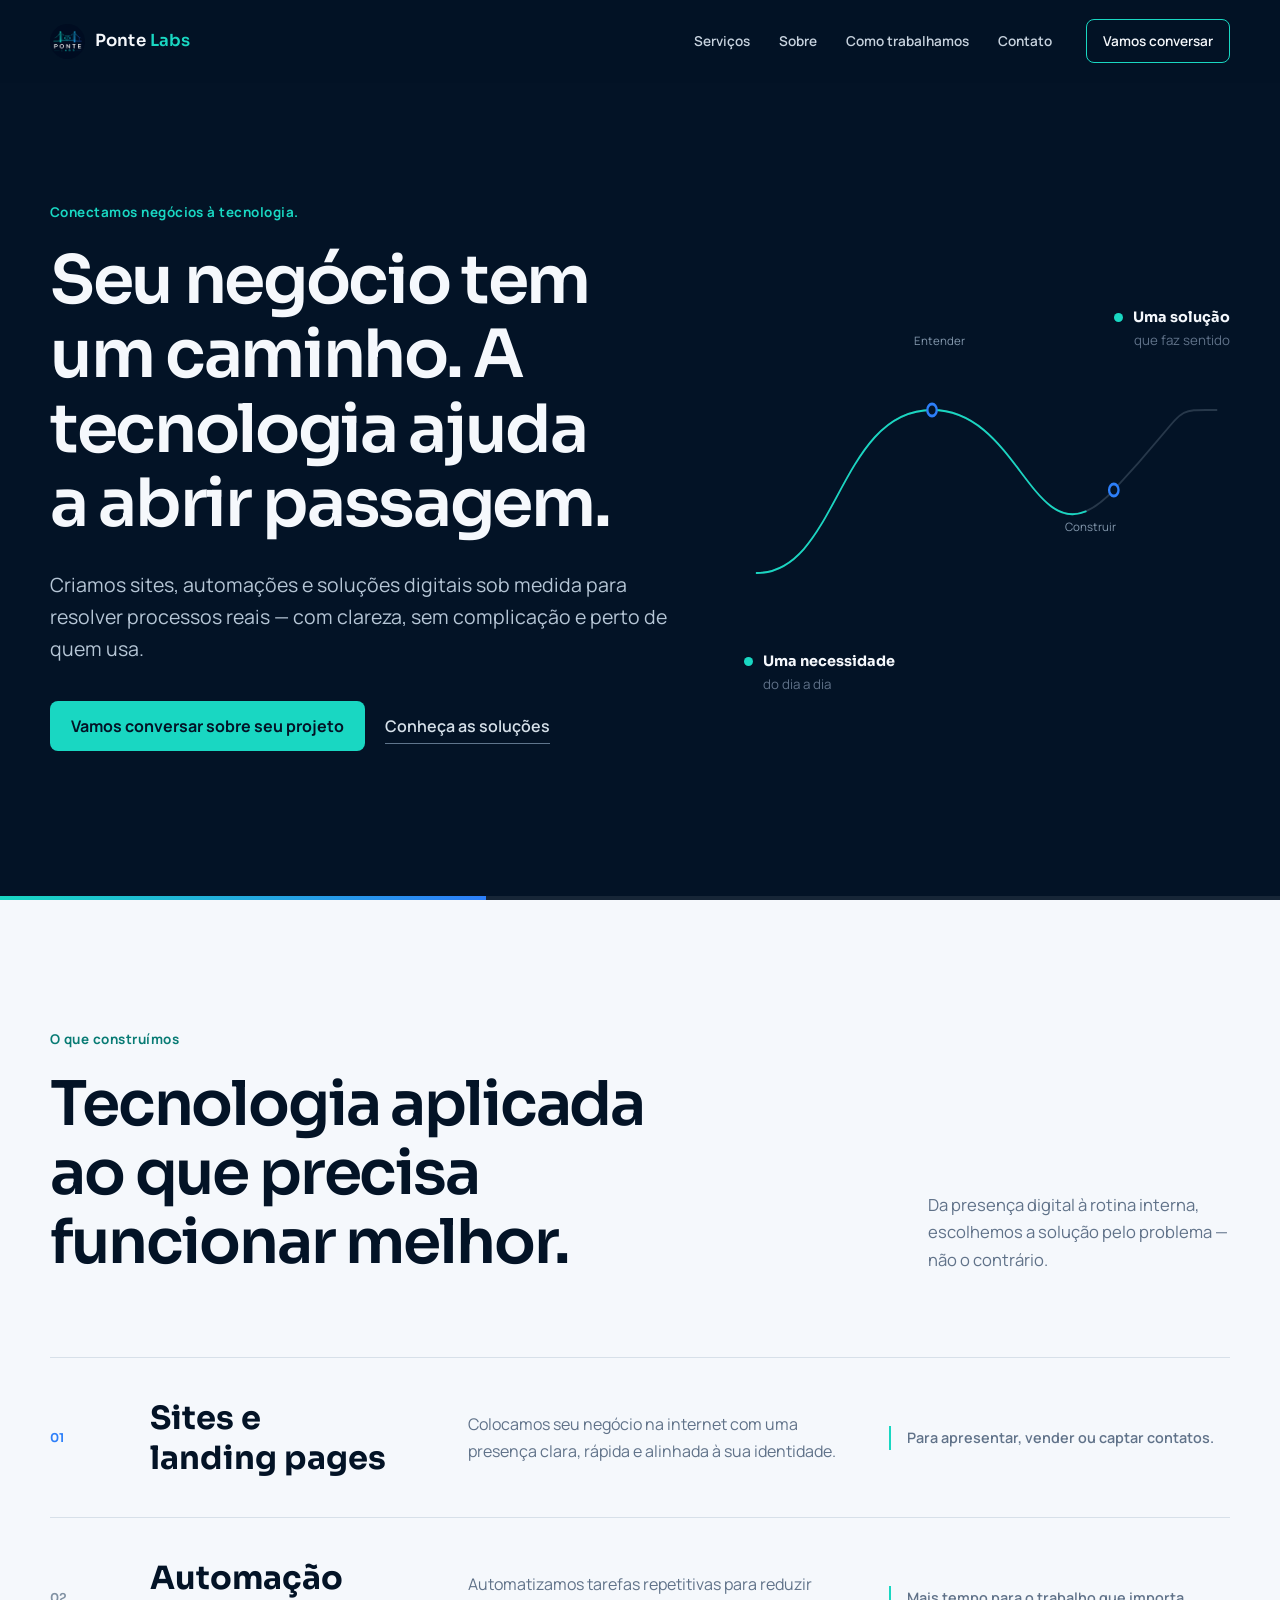
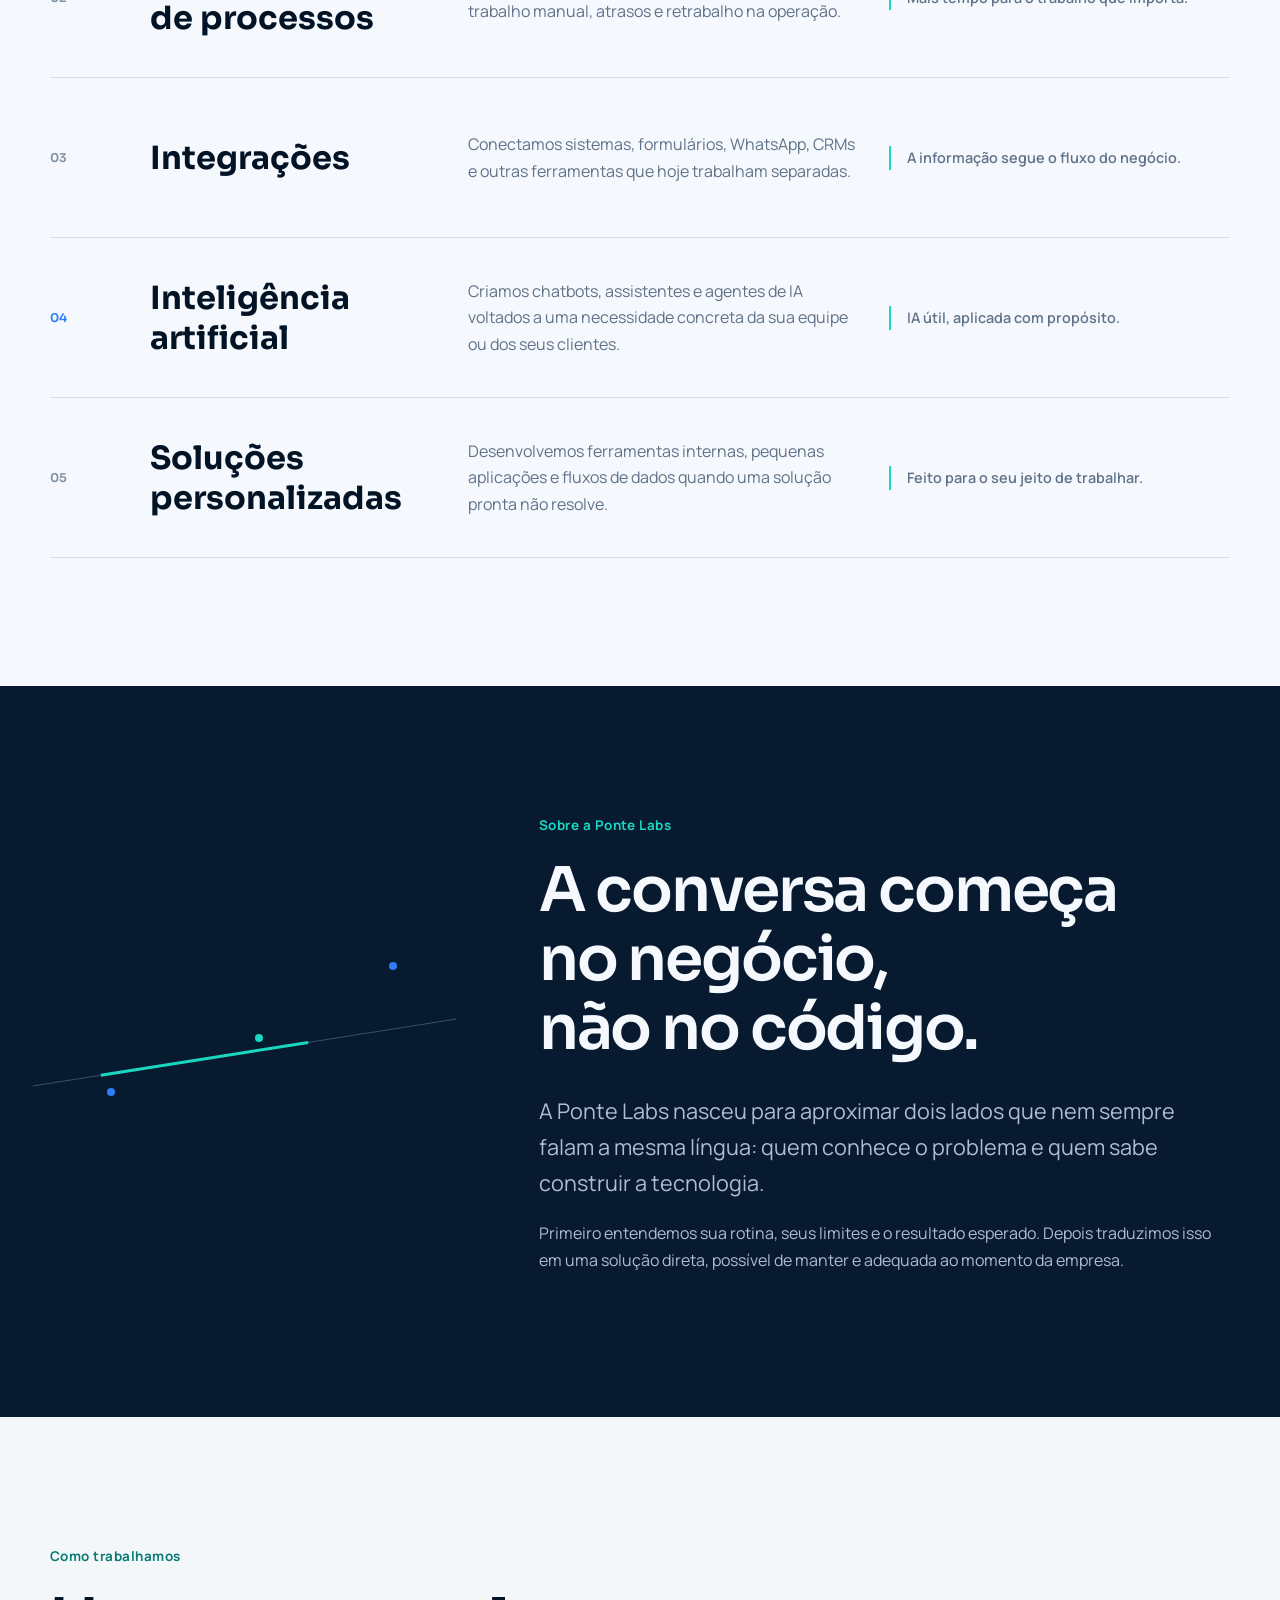
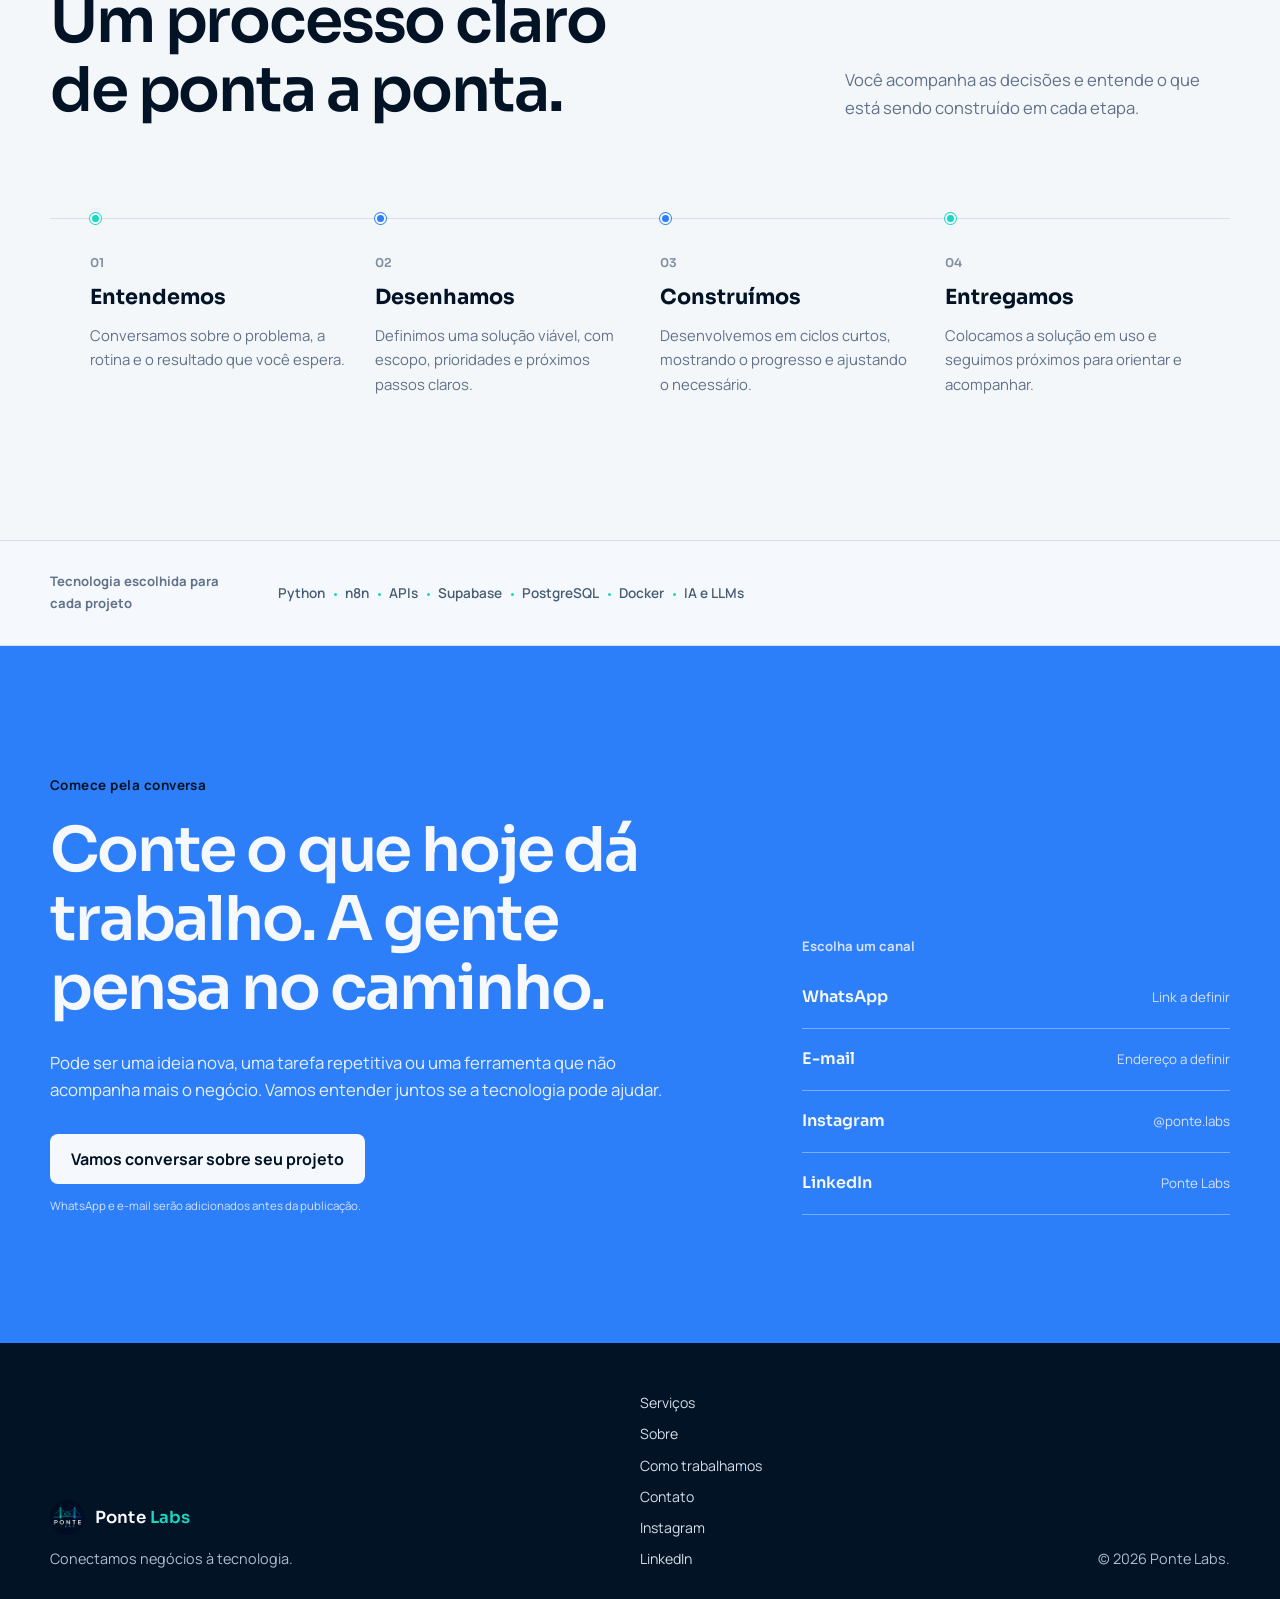
==== index.html @ cc60bac8 "Cria site institucional da Ponte Labs" ====
<!doctype html>
<html lang="pt-BR">
  <head>
    <meta charset="UTF-8" />
    <meta name="viewport" content="width=device-width, initial-scale=1" />
    <title>Ponte Labs | Soluções digitais sob medida</title>
    <meta
      name="description"
      content="A Ponte Labs cria sites, automações, integrações e soluções com IA para conectar as necessidades do seu negócio à tecnologia."
    />
    <meta name="theme-color" content="#031326" />
    <meta property="og:type" content="website" />
    <meta property="og:locale" content="pt_BR" />
    <meta property="og:title" content="Ponte Labs | Soluções digitais sob medida" />
    <meta
      property="og:description"
      content="Conectamos negócios à tecnologia com sites, automações, integrações e soluções sob medida."
    />
    <meta property="og:url" content="https://pontelabs.com.br/" />
    <meta property="og:image" content="https://pontelabs.com.br/logo_ponte_labs.png" />
    <link rel="canonical" href="https://pontelabs.com.br/" />
    <link rel="icon" type="image/png" href="logo_ponte_labs.png" />
    <link rel="preconnect" href="https://fonts.googleapis.com" />
    <link rel="preconnect" href="https://fonts.gstatic.com" crossorigin />
    <link
      href="https://fonts.googleapis.com/css2?family=Manrope:wght@400;500;600;700&family=Sora:wght@500;600;700&display=swap"
      rel="stylesheet"
    />
    <link rel="stylesheet" href="styles.css" />
    <script src="script.js" defer></script>
  </head>
  <body>
    <a class="skip-link" href="#conteudo">Pular para o conteúdo</a>

    <header class="site-header" data-header>
      <div class="container nav-wrap">
        <a class="brand" href="#inicio" aria-label="Ponte Labs — página inicial">
          <img src="logo_ponte_labs.png" alt="" width="1254" height="1254" />
          <span>Ponte <b>Labs</b></span>
        </a>

        <button
          class="menu-toggle"
          type="button"
          aria-expanded="false"
          aria-controls="menu-principal"
          aria-label="Abrir menu"
          data-menu-toggle
        >
          <span></span><span></span>
        </button>

        <nav id="menu-principal" class="main-nav" aria-label="Navegação principal" data-menu>
          <a href="#servicos">Serviços</a>
          <a href="#sobre">Sobre</a>
          <a href="#processo">Como trabalhamos</a>
          <a href="#contato">Contato</a>
          <a class="nav-cta" href="#contato">Vamos conversar</a>
        </nav>
      </div>
    </header>

    <main id="conteudo">
      <section class="hero" id="inicio" aria-labelledby="hero-title">
        <div class="hero-grid container">
          <div class="hero-copy">
            <p class="tagline">Conectamos negócios à tecnologia.</p>
            <h1 id="hero-title">Seu negócio tem um caminho. A tecnologia ajuda a abrir passagem.</h1>
            <p class="hero-intro">
              Criamos sites, automações e soluções digitais sob medida para resolver processos reais — com clareza, sem complicação e perto de quem usa.
            </p>
            <div class="hero-actions">
              <a class="button button-primary" href="#contato">Vamos conversar sobre seu projeto</a>
              <a class="text-link" href="#servicos">Conheça as soluções</a>
            </div>
          </div>

          <div class="connection-map" aria-label="Da necessidade à solução, conectadas pela Ponte Labs" role="img">
            <div class="map-label map-label-start">
              <span class="map-dot"></span>
              <strong>Uma necessidade</strong>
              <small>do dia a dia</small>
            </div>
            <svg viewBox="0 0 620 280" aria-hidden="true" preserveAspectRatio="none">
              <path class="map-path map-path-muted" d="M16 221 C120 221 120 58 240 58 S370 223 472 138 S541 58 604 58" />
              <path class="map-path map-path-active" pathLength="1" d="M16 221 C120 221 120 58 240 58 S370 223 472 138 S541 58 604 58" />
              <circle cx="240" cy="58" r="6" />
              <circle cx="472" cy="138" r="6" />
            </svg>
            <div class="map-station station-one">Entender</div>
            <div class="map-station station-two">Construir</div>
            <div class="map-label map-label-end">
              <span class="map-dot"></span>
              <strong>Uma solução</strong>
              <small>que faz sentido</small>
            </div>
          </div>
        </div>
        <div class="hero-rule" aria-hidden="true"><span></span></div>
      </section>

      <section class="section services" id="servicos" aria-labelledby="services-title">
        <div class="container section-heading">
          <p class="section-index">O que construímos</p>
          <h2 id="services-title">Tecnologia aplicada ao que precisa funcionar melhor.</h2>
          <p>Da presença digital à rotina interna, escolhemos a solução pelo problema — não o contrário.</p>
        </div>

        <div class="container service-list">
          <article class="service service-featured">
            <div class="service-number" aria-hidden="true">01</div>
            <div class="service-content">
              <h3>Sites e landing pages</h3>
              <p>Colocamos seu negócio na internet com uma presença clara, rápida e alinhada à sua identidade.</p>
            </div>
            <p class="service-result">Para apresentar, vender ou captar contatos.</p>
          </article>

          <article class="service">
            <div class="service-number" aria-hidden="true">02</div>
            <div class="service-content">
              <h3>Automação de processos</h3>
              <p>Automatizamos tarefas repetitivas para reduzir trabalho manual, atrasos e retrabalho na operação.</p>
            </div>
            <p class="service-result">Mais tempo para o trabalho que importa.</p>
          </article>

          <article class="service">
            <div class="service-number" aria-hidden="true">03</div>
            <div class="service-content">
              <h3>Integrações</h3>
              <p>Conectamos sistemas, formulários, WhatsApp, CRMs e outras ferramentas que hoje trabalham separadas.</p>
            </div>
            <p class="service-result">A informação segue o fluxo do negócio.</p>
          </article>

          <article class="service service-featured">
            <div class="service-number" aria-hidden="true">04</div>
            <div class="service-content">
              <h3>Inteligência artificial</h3>
              <p>Criamos chatbots, assistentes e agentes de IA voltados a uma necessidade concreta da sua equipe ou dos seus clientes.</p>
            </div>
            <p class="service-result">IA útil, aplicada com propósito.</p>
          </article>

          <article class="service">
            <div class="service-number" aria-hidden="true">05</div>
            <div class="service-content">
              <h3>Soluções personalizadas</h3>
              <p>Desenvolvemos ferramentas internas, pequenas aplicações e fluxos de dados quando uma solução pronta não resolve.</p>
            </div>
            <p class="service-result">Feito para o seu jeito de trabalhar.</p>
          </article>
        </div>
      </section>

      <section class="section about" id="sobre" aria-labelledby="about-title">
        <div class="container about-grid">
          <div class="about-mark" aria-hidden="true">
            <span class="about-line"></span>
            <span class="about-node node-a"></span>
            <span class="about-node node-b"></span>
            <span class="about-node node-c"></span>
          </div>
          <div class="about-copy">
            <p class="section-index">Sobre a Ponte Labs</p>
            <h2 id="about-title">A conversa começa no negócio, não no código.</h2>
            <p class="about-lead">
              A Ponte Labs nasceu para aproximar dois lados que nem sempre falam a mesma língua: quem conhece o problema e quem sabe construir a tecnologia.
            </p>
            <p>
              Primeiro entendemos sua rotina, seus limites e o resultado esperado. Depois traduzimos isso em uma solução direta, possível de manter e adequada ao momento da empresa.
            </p>
          </div>
        </div>
      </section>

      <section class="section process" id="processo" aria-labelledby="process-title">
        <div class="container process-intro">
          <p class="section-index">Como trabalhamos</p>
          <h2 id="process-title">Um processo claro de ponta a ponta.</h2>
          <p>Você acompanha as decisões e entende o que está sendo construído em cada etapa.</p>
        </div>

        <ol class="container process-track">
          <li>
            <span class="process-dot" aria-hidden="true"></span>
            <span class="process-step">01</span>
            <h3>Entendemos</h3>
            <p>Conversamos sobre o problema, a rotina e o resultado que você espera.</p>
          </li>
          <li>
            <span class="process-dot" aria-hidden="true"></span>
            <span class="process-step">02</span>
            <h3>Desenhamos</h3>
            <p>Definimos uma solução viável, com escopo, prioridades e próximos passos claros.</p>
          </li>
          <li>
            <span class="process-dot" aria-hidden="true"></span>
            <span class="process-step">03</span>
            <h3>Construímos</h3>
            <p>Desenvolvemos em ciclos curtos, mostrando o progresso e ajustando o necessário.</p>
          </li>
          <li>
            <span class="process-dot" aria-hidden="true"></span>
            <span class="process-step">04</span>
            <h3>Entregamos</h3>
            <p>Colocamos a solução em uso e seguimos próximos para orientar e acompanhar.</p>
          </li>
        </ol>
      </section>

      <section class="tools" aria-label="Tecnologias que utilizamos">
        <div class="container tools-row">
          <p>Tecnologia escolhida para cada projeto</p>
          <ul>
            <li>Python</li>
            <li>n8n</li>
            <li>APIs</li>
            <li>Supabase</li>
            <li>PostgreSQL</li>
            <li>Docker</li>
            <li>IA e LLMs</li>
          </ul>
        </div>
      </section>

      <section class="contact" id="contato" aria-labelledby="contact-title">
        <div class="container contact-grid">
          <div class="contact-copy">
            <p class="section-index">Comece pela conversa</p>
            <h2 id="contact-title">Conte o que hoje dá trabalho. A gente pensa no caminho.</h2>
            <p>
              Pode ser uma ideia nova, uma tarefa repetitiva ou uma ferramenta que não acompanha mais o negócio. Vamos entender juntos se a tecnologia pode ajudar.
            </p>
            <a class="button button-light" href="#canais-contato">Vamos conversar sobre seu projeto</a>
            <small class="placeholder-note">WhatsApp e e-mail serão adicionados antes da publicação.</small>
          </div>

          <address class="contact-links" id="canais-contato">
            <p>Escolha um canal</p>
            <div class="contact-placeholder">
              <span>WhatsApp</span><small>Link a definir</small>
            </div>
            <div class="contact-placeholder">
              <span>E-mail</span><small>Endereço a definir</small>
            </div>
            <a class="contact-link" href="https://www.instagram.com/ponte.labs/" target="_blank" rel="noopener noreferrer">
              <span>Instagram</span><small>@ponte.labs</small>
            </a>
            <a class="contact-link" href="https://www.linkedin.com/company/ponte-labs/" target="_blank" rel="noopener noreferrer">
              <span>LinkedIn</span><small>Ponte Labs</small>
            </a>
          </address>
        </div>
      </section>
    </main>

    <footer class="site-footer">
      <div class="container footer-grid">
        <div>
          <a class="brand footer-brand" href="#inicio" aria-label="Ponte Labs — voltar ao início">
            <img src="logo_ponte_labs.png" alt="" width="1254" height="1254" loading="lazy" />
            <span>Ponte <b>Labs</b></span>
          </a>
          <p>Conectamos negócios à tecnologia.</p>
        </div>
        <nav aria-label="Links do rodapé">
          <a href="#servicos">Serviços</a>
          <a href="#sobre">Sobre</a>
          <a href="#processo">Como trabalhamos</a>
          <a href="#contato">Contato</a>
          <a href="https://www.instagram.com/ponte.labs/" target="_blank" rel="noopener noreferrer">Instagram</a>
          <a href="https://www.linkedin.com/company/ponte-labs/" target="_blank" rel="noopener noreferrer">LinkedIn</a>
        </nav>
        <p class="copyright">© <span data-year></span> Ponte Labs.</p>
      </div>
    </footer>
  </body>
</html>
---- styles.css ----
:root {
  --navy-950: #031326;
  --navy-900: #071a2f;
  --navy-800: #0b2540;
  --cyan: #19d7c2;
  --cyan-dark: #087b74;
  --blue: #2d7ff9;
  --white: #f5f8fc;
  --ink: #10243a;
  --muted: #607289;
  --line: #d7e0e9;
  --paper: #f4f7fa;
  --max-width: 1180px;
  --radius: 8px;
}

*,
*::before,
*::after {
  box-sizing: border-box;
}

html {
  scroll-behavior: smooth;
  scroll-padding-top: 88px;
}

body {
  margin: 0;
  overflow-x: hidden;
  background: var(--white);
  color: var(--ink);
  font-family: "Manrope", Arial, sans-serif;
  font-size: 1rem;
  line-height: 1.65;
  -webkit-font-smoothing: antialiased;
}

body.menu-open {
  overflow: hidden;
}

img,
svg {
  display: block;
  max-width: 100%;
}

a {
  color: inherit;
}

button,
a {
  -webkit-tap-highlight-color: transparent;
  touch-action: manipulation;
}

h1,
h2,
h3 {
  text-wrap: balance;
}

p {
  text-wrap: pretty;
}

section[id],
address[id] {
  scroll-margin-top: 88px;
}

:focus-visible {
  outline: 3px solid var(--cyan);
  outline-offset: 4px;
}

.skip-link {
  position: fixed;
  z-index: 1000;
  top: 12px;
  left: 12px;
  padding: 10px 16px;
  transform: translateY(-160%);
  background: var(--white);
  color: var(--navy-950);
  font-weight: 700;
}

.skip-link:focus {
  transform: translateY(0);
}

.container {
  width: min(calc(100% - 40px), var(--max-width));
  margin-inline: auto;
}

.site-header {
  position: fixed;
  z-index: 100;
  top: 0;
  width: 100%;
  border-bottom: 1px solid transparent;
  background: rgba(3, 19, 38, 0.9);
  color: var(--white);
  transition: border-color 180ms ease, background-color 180ms ease;
}

.site-header.is-scrolled {
  border-color: rgba(255, 255, 255, 0.12);
  background: rgba(3, 19, 38, 0.97);
}

.nav-wrap {
  display: flex;
  min-height: 72px;
  align-items: center;
  justify-content: space-between;
}

.brand {
  display: inline-flex;
  align-items: center;
  gap: 10px;
  color: var(--white);
  font-family: "Sora", sans-serif;
  font-size: 1.04rem;
  font-weight: 600;
  letter-spacing: 0.01em;
  text-decoration: none;
}

.brand img {
  width: 35px;
  height: 35px;
  border-radius: 50%;
  object-fit: cover;
}

.brand b {
  color: var(--cyan);
  font-weight: 600;
}

.menu-toggle {
  display: grid;
  width: 44px;
  height: 44px;
  place-content: center;
  gap: 7px;
  border: 1px solid rgba(255, 255, 255, 0.22);
  border-radius: var(--radius);
  background: transparent;
  color: var(--white);
  cursor: pointer;
}

.menu-toggle span {
  display: block;
  width: 19px;
  height: 2px;
  background: currentColor;
  transition: transform 180ms ease;
}

.menu-toggle[aria-expanded="true"] span:first-child {
  transform: translateY(4.5px) rotate(45deg);
}

.menu-toggle[aria-expanded="true"] span:last-child {
  transform: translateY(-4.5px) rotate(-45deg);
}

.main-nav {
  position: fixed;
  inset: 72px 0 0;
  display: flex;
  visibility: hidden;
  flex-direction: column;
  gap: 8px;
  padding: 28px 20px;
  transform: translateX(100%);
  background: var(--navy-950);
  overscroll-behavior: contain;
  transition: visibility 220ms, transform 220ms ease;
}

.main-nav.is-open {
  visibility: visible;
  transform: translateX(0);
}

.main-nav a {
  padding: 12px 4px;
  color: #c8d3df;
  font-size: 1.08rem;
  font-weight: 600;
  text-decoration: none;
}

.main-nav a:hover {
  color: var(--white);
}

.main-nav .nav-cta {
  margin-top: 14px;
  padding: 13px 18px;
  border: 1px solid var(--cyan);
  border-radius: var(--radius);
  color: var(--white);
  text-align: center;
}

.hero {
  position: relative;
  overflow: hidden;
  min-height: 100svh;
  padding-top: 72px;
  background: var(--navy-950);
  color: var(--white);
}

.hero-grid {
  display: grid;
  align-content: center;
  min-height: calc(100svh - 72px);
  padding-block: 72px 96px;
}

.hero-grid > *,
.about-grid > *,
.contact-grid > * {
  min-width: 0;
}

.tagline,
.section-index {
  margin: 0 0 20px;
  color: var(--cyan-dark);
  font-size: 0.84rem;
  font-weight: 700;
  letter-spacing: 0.035em;
}

.hero .tagline {
  color: var(--cyan);
}

.hero h1,
.section h2,
.contact h2 {
  margin: 0;
  font-family: "Sora", sans-serif;
  font-weight: 600;
  letter-spacing: -0.035em;
  line-height: 1.12;
}

.hero h1 {
  max-width: 780px;
  font-size: clamp(2.35rem, 9.8vw, 5rem);
}

.hero-intro {
  max-width: 650px;
  margin: 28px 0 0;
  color: #b6c6d6;
  font-size: clamp(1.05rem, 2.6vw, 1.22rem);
}

.hero-actions {
  display: flex;
  flex-direction: column;
  align-items: flex-start;
  gap: 20px;
  margin-top: 36px;
}

.button {
  display: inline-flex;
  min-height: 50px;
  align-items: center;
  justify-content: center;
  padding: 12px 20px;
  border: 1px solid transparent;
  border-radius: var(--radius);
  font-weight: 700;
  line-height: 1.3;
  text-align: center;
  text-decoration: none;
  transition: background-color 160ms ease, color 160ms ease, border-color 160ms ease, transform 160ms ease;
}

.button:hover {
  transform: translateY(-2px);
}

.button-primary {
  background: var(--cyan);
  color: var(--navy-950);
}

.button-primary:hover {
  background: #5ce8d7;
}

.text-link {
  padding-block: 4px;
  border-bottom: 1px solid #5f758c;
  color: #d6e0e9;
  font-weight: 600;
  text-decoration: none;
}

.text-link:hover {
  border-color: var(--cyan);
  color: var(--white);
}

.connection-map {
  position: relative;
  width: 100%;
  min-width: 0;
  min-height: 270px;
  margin-top: 68px;
}

.connection-map svg {
  position: absolute;
  inset: 16px 0 0;
  width: 100%;
  height: 210px;
  overflow: visible;
}

.map-path {
  fill: none;
  stroke-width: 2;
}

.map-path-muted {
  stroke: rgba(159, 176, 195, 0.23);
}

.map-path-active {
  stroke: var(--cyan);
  stroke-dasharray: 0.72 1;
  stroke-linecap: round;
}

.connection-map circle {
  fill: var(--navy-950);
  stroke: var(--blue);
  stroke-width: 3;
}

.map-label {
  position: absolute;
  z-index: 2;
  display: grid;
  grid-template-columns: auto 1fr;
  column-gap: 10px;
}

.map-label-start {
  bottom: 0;
  left: 0;
}

.map-label-end {
  top: 0;
  right: 0;
  text-align: right;
}

.map-label strong {
  font-family: "Sora", sans-serif;
  font-size: 0.9rem;
}

.map-label small {
  grid-column: 2;
  color: var(--muted);
}

.map-dot {
  width: 9px;
  height: 9px;
  margin-top: 7px;
  border-radius: 50%;
  background: var(--cyan);
}

.map-station {
  position: absolute;
  color: #8498ad;
  font-size: 0.72rem;
}

.station-one {
  top: 25px;
  left: 35%;
}

.station-two {
  top: 54%;
  left: 66%;
}

.hero-rule {
  position: absolute;
  right: 0;
  bottom: 0;
  left: 0;
  height: 4px;
  background: rgba(255, 255, 255, 0.08);
}

.hero-rule span {
  display: block;
  width: 38%;
  height: 100%;
  background: linear-gradient(90deg, var(--cyan), var(--blue));
}

.section {
  padding-block: 92px;
}

.section-heading {
  display: grid;
  margin-bottom: 60px;
}

.section h2,
.contact h2 {
  max-width: 780px;
  color: var(--navy-950);
  font-size: clamp(2rem, 6.5vw, 3.85rem);
}

.section-heading > p:last-child,
.process-intro > p:last-child {
  max-width: 560px;
  margin: 24px 0 0;
  color: var(--muted);
  font-size: 1.04rem;
}

.service-list {
  border-top: 1px solid var(--line);
}

.service {
  display: grid;
  gap: 16px;
  padding-block: 32px;
  border-bottom: 1px solid var(--line);
}

.service-number,
.process-step {
  color: #8091a3;
  font-family: "Sora", sans-serif;
  font-size: 0.76rem;
  font-weight: 600;
}

.service h3 {
  margin: 0 0 10px;
  color: var(--navy-950);
  font-family: "Sora", sans-serif;
  font-size: clamp(1.35rem, 4vw, 2rem);
  line-height: 1.25;
}

.service p {
  margin: 0;
  color: var(--muted);
}

.service-result {
  padding-left: 16px;
  border-left: 2px solid var(--cyan);
  font-size: 0.9rem;
  font-weight: 600;
}

.about {
  overflow: hidden;
  background: var(--navy-900);
  color: var(--white);
}

.about-grid {
  display: grid;
  gap: 62px;
}

.about-mark {
  position: relative;
  min-height: 220px;
}

.about-line {
  position: absolute;
  top: 50%;
  right: -20px;
  left: -20px;
  height: 1px;
  background: #34506d;
  transform: rotate(-9deg);
}

.about-line::before {
  position: absolute;
  top: -1px;
  left: 16%;
  width: 49%;
  height: 3px;
  background: var(--cyan);
  content: "";
}

.about-node {
  position: absolute;
  width: 14px;
  height: 14px;
  border: 3px solid var(--navy-900);
  border-radius: 50%;
  background: var(--blue);
}

.node-a { top: 58%; left: 14%; }
.node-b { top: 45%; left: 52%; background: var(--cyan); }
.node-c { top: 28%; right: 10%; }

.about-copy .section-index {
  color: var(--cyan);
}

.about-copy h2 {
  color: var(--white);
}

.about-copy > p:not(.section-index) {
  max-width: 690px;
  color: #aebed0;
}

.about-copy .about-lead {
  margin: 30px 0 20px;
  color: #e6edf4;
  font-size: clamp(1.14rem, 2.8vw, 1.35rem);
}

.process {
  background: var(--paper);
}

.process-intro {
  margin-bottom: 62px;
}

.process-track {
  position: relative;
  display: grid;
  gap: 0;
  list-style: none;
}

.process-track::before {
  position: absolute;
  top: 3px;
  bottom: 3px;
  left: 5px;
  width: 1px;
  background: var(--line);
  content: "";
}

.process-track li {
  position: relative;
  padding: 0 0 46px 38px;
}

.process-track li:last-child {
  padding-bottom: 0;
}

.process-dot {
  position: absolute;
  top: 3px;
  left: 0;
  width: 11px;
  height: 11px;
  border: 2px solid var(--paper);
  border-radius: 50%;
  background: var(--blue);
  box-shadow: 0 0 0 1px var(--blue);
}

.process-track li:first-child .process-dot,
.process-track li:last-child .process-dot {
  background: var(--cyan);
  box-shadow: 0 0 0 1px var(--cyan);
}

.process-track h3 {
  margin: 6px 0 8px;
  color: var(--navy-950);
  font-family: "Sora", sans-serif;
  font-size: 1.3rem;
}

.process-track p {
  max-width: 300px;
  margin: 0;
  color: var(--muted);
  font-size: 0.93rem;
}

.tools {
  padding-block: 30px;
  border-block: 1px solid var(--line);
  background: var(--white);
}

.tools-row {
  display: grid;
  gap: 18px;
}

.tools-row > p {
  margin: 0;
  color: var(--muted);
  font-size: 0.82rem;
  font-weight: 700;
}

.tools ul {
  display: flex;
  flex-wrap: wrap;
  gap: 8px 20px;
  margin: 0;
  padding: 0;
  list-style: none;
}

.tools li {
  position: relative;
  color: #485d74;
  font-size: 0.85rem;
  font-weight: 600;
}

.tools li:not(:last-child)::after {
  position: absolute;
  top: 50%;
  right: -12px;
  width: 3px;
  height: 3px;
  border-radius: 50%;
  background: var(--cyan);
  content: "";
}

.contact {
  padding-block: 92px;
  background: var(--blue);
  color: var(--white);
}

.contact-grid {
  display: grid;
  gap: 68px;
}

.contact .section-index {
  color: var(--navy-950);
}

.contact h2 {
  color: var(--white);
}

.contact-copy > p:not(.section-index) {
  max-width: 650px;
  margin: 26px 0 30px;
  color: #e7efff;
  font-size: 1.05rem;
}

.button-light {
  background: var(--white);
  color: var(--navy-950);
}

.button-light:hover {
  background: var(--navy-950);
  color: var(--white);
}

.placeholder-note {
  display: block;
  max-width: 410px;
  margin-top: 12px;
  color: #d3e1ff;
  font-size: 0.72rem;
}

.contact-links {
  margin: 0;
  font-style: normal;
}

.contact-links > p {
  margin: 0 0 10px;
  color: #d3e1ff;
  font-size: 0.82rem;
  font-weight: 700;
}

.contact-placeholder,
.contact-link {
  display: flex;
  min-height: 62px;
  align-items: center;
  justify-content: space-between;
  gap: 20px;
  border-bottom: 1px solid rgba(255, 255, 255, 0.36);
}

.contact-link {
  color: var(--white);
  text-decoration: none;
  transition: padding 160ms ease, border-color 160ms ease;
}

.contact-link:hover {
  padding-inline: 7px;
  border-color: var(--white);
}

.contact-placeholder span,
.contact-link span {
  font-family: "Sora", sans-serif;
  font-weight: 600;
}

.contact-placeholder small,
.contact-link small {
  color: #d3e1ff;
  text-align: right;
}

.site-footer {
  padding-block: 48px 28px;
  background: var(--navy-950);
  color: #aebed0;
}

.footer-grid {
  display: grid;
  gap: 40px;
}

.footer-brand {
  margin-bottom: 12px;
}

.footer-grid p {
  margin: 0;
  font-size: 0.9rem;
}

.footer-grid nav {
  display: grid;
  gap: 8px;
}

.footer-grid nav a {
  width: fit-content;
  color: #d5dee8;
  font-size: 0.88rem;
  text-decoration: none;
}

.footer-grid nav a:hover {
  color: var(--cyan);
}

.copyright {
  padding-top: 22px;
  border-top: 1px solid #263b51;
}

@media (max-width: 639px) {
  .hero-grid,
  .hero-copy,
  .connection-map {
    width: calc(100vw - 40px);
    max-width: calc(100vw - 40px);
  }

  .hero h1 {
    width: 100%;
    font-size: clamp(2.15rem, 10vw, 2.55rem);
  }
}

@media (min-width: 640px) {
  .container {
    width: min(calc(100% - 64px), var(--max-width));
  }

  .hero-actions {
    flex-direction: row;
    align-items: center;
  }

  .service {
    grid-template-columns: 50px minmax(0, 1fr);
  }

  .service-result {
    grid-column: 2;
  }

  .process-track {
    grid-template-columns: repeat(2, 1fr);
    gap: 54px 36px;
  }

  .process-track::before {
    display: none;
  }

  .process-track li {
    padding: 30px 0 0;
    border-top: 1px solid var(--line);
  }

  .process-dot {
    top: -6px;
  }

  .tools-row {
    grid-template-columns: 210px 1fr;
    align-items: center;
  }
}

@media (min-width: 900px) {
  .nav-wrap {
    min-height: 82px;
  }

  .menu-toggle {
    display: none;
  }

  .main-nav {
    position: static;
    display: flex;
    visibility: visible;
    flex-direction: row;
    align-items: center;
    gap: 29px;
    padding: 0;
    transform: none;
    background: transparent;
  }

  .main-nav a {
    padding: 8px 0;
    font-size: 0.85rem;
    font-weight: 600;
  }

  .main-nav .nav-cta {
    margin: 0 0 0 5px;
    padding: 10px 16px;
  }

  .hero {
    padding-top: 82px;
  }

  .hero-grid {
    grid-template-columns: minmax(0, 1.12fr) minmax(360px, 0.88fr);
    gap: 76px;
    min-height: calc(100svh - 82px);
    padding-block: 80px 110px;
  }

  .hero-copy {
    align-self: center;
  }

  .hero h1 {
    font-size: clamp(3.6rem, 5.2vw, 5rem);
  }

  .connection-map {
    align-self: center;
    min-height: 390px;
    margin-top: 50px;
  }

  .connection-map svg {
    top: 46px;
    height: 280px;
  }

  .section {
    padding-block: 128px;
  }

  .section-heading {
    grid-template-columns: minmax(0, 1.45fr) minmax(280px, 0.55fr);
    column-gap: 80px;
    align-items: end;
    margin-bottom: 80px;
  }

  .section-heading .section-index {
    grid-column: 1 / -1;
  }

  .section-heading > p:last-child {
    margin: 0 0 4px;
  }

  .service {
    grid-template-columns: 70px minmax(0, 1fr) minmax(230px, 0.48fr);
    align-items: center;
    gap: 30px;
    min-height: 160px;
    padding-block: 30px;
  }

  .service-content {
    display: grid;
    grid-template-columns: minmax(240px, 0.72fr) minmax(300px, 1fr);
    gap: 36px;
    align-items: center;
  }

  .service h3 {
    margin: 0;
  }

  .service-result {
    grid-column: auto;
  }

  .service-featured .service-number {
    color: var(--blue);
  }

  .about-grid {
    grid-template-columns: minmax(300px, 0.72fr) minmax(500px, 1.28fr);
    gap: 100px;
    align-items: center;
  }

  .about-mark {
    min-height: 420px;
  }

  .process-intro {
    display: grid;
    grid-template-columns: minmax(0, 1.3fr) minmax(280px, 0.7fr);
    column-gap: 80px;
    align-items: end;
    margin-bottom: 88px;
  }

  .process-intro .section-index {
    grid-column: 1 / -1;
  }

  .process-intro > p:last-child {
    margin: 0 0 4px;
  }

  .process-track {
    grid-template-columns: repeat(4, 1fr);
    gap: 0;
  }

  .process-track::before {
    display: block;
    top: 5px;
    right: 0;
    bottom: auto;
    left: 0;
    width: auto;
    height: 1px;
  }

  .process-track li {
    padding: 35px 30px 0 0;
    border: 0;
  }

  .process-dot {
    top: 0;
  }

  .contact {
    padding-block: 128px;
  }

  .contact-grid {
    grid-template-columns: minmax(0, 1.2fr) minmax(340px, 0.8fr);
    gap: 110px;
    align-items: end;
  }

  .footer-grid {
    grid-template-columns: 1.5fr 0.7fr 0.8fr;
    align-items: end;
  }

  .copyright {
    padding: 0;
    border: 0;
    text-align: right;
  }
}

@media (prefers-reduced-motion: reduce) {
  html {
    scroll-behavior: auto;
  }

  *,
  *::before,
  *::after {
    scroll-behavior: auto !important;
    transition-duration: 0.01ms !important;
  }
}
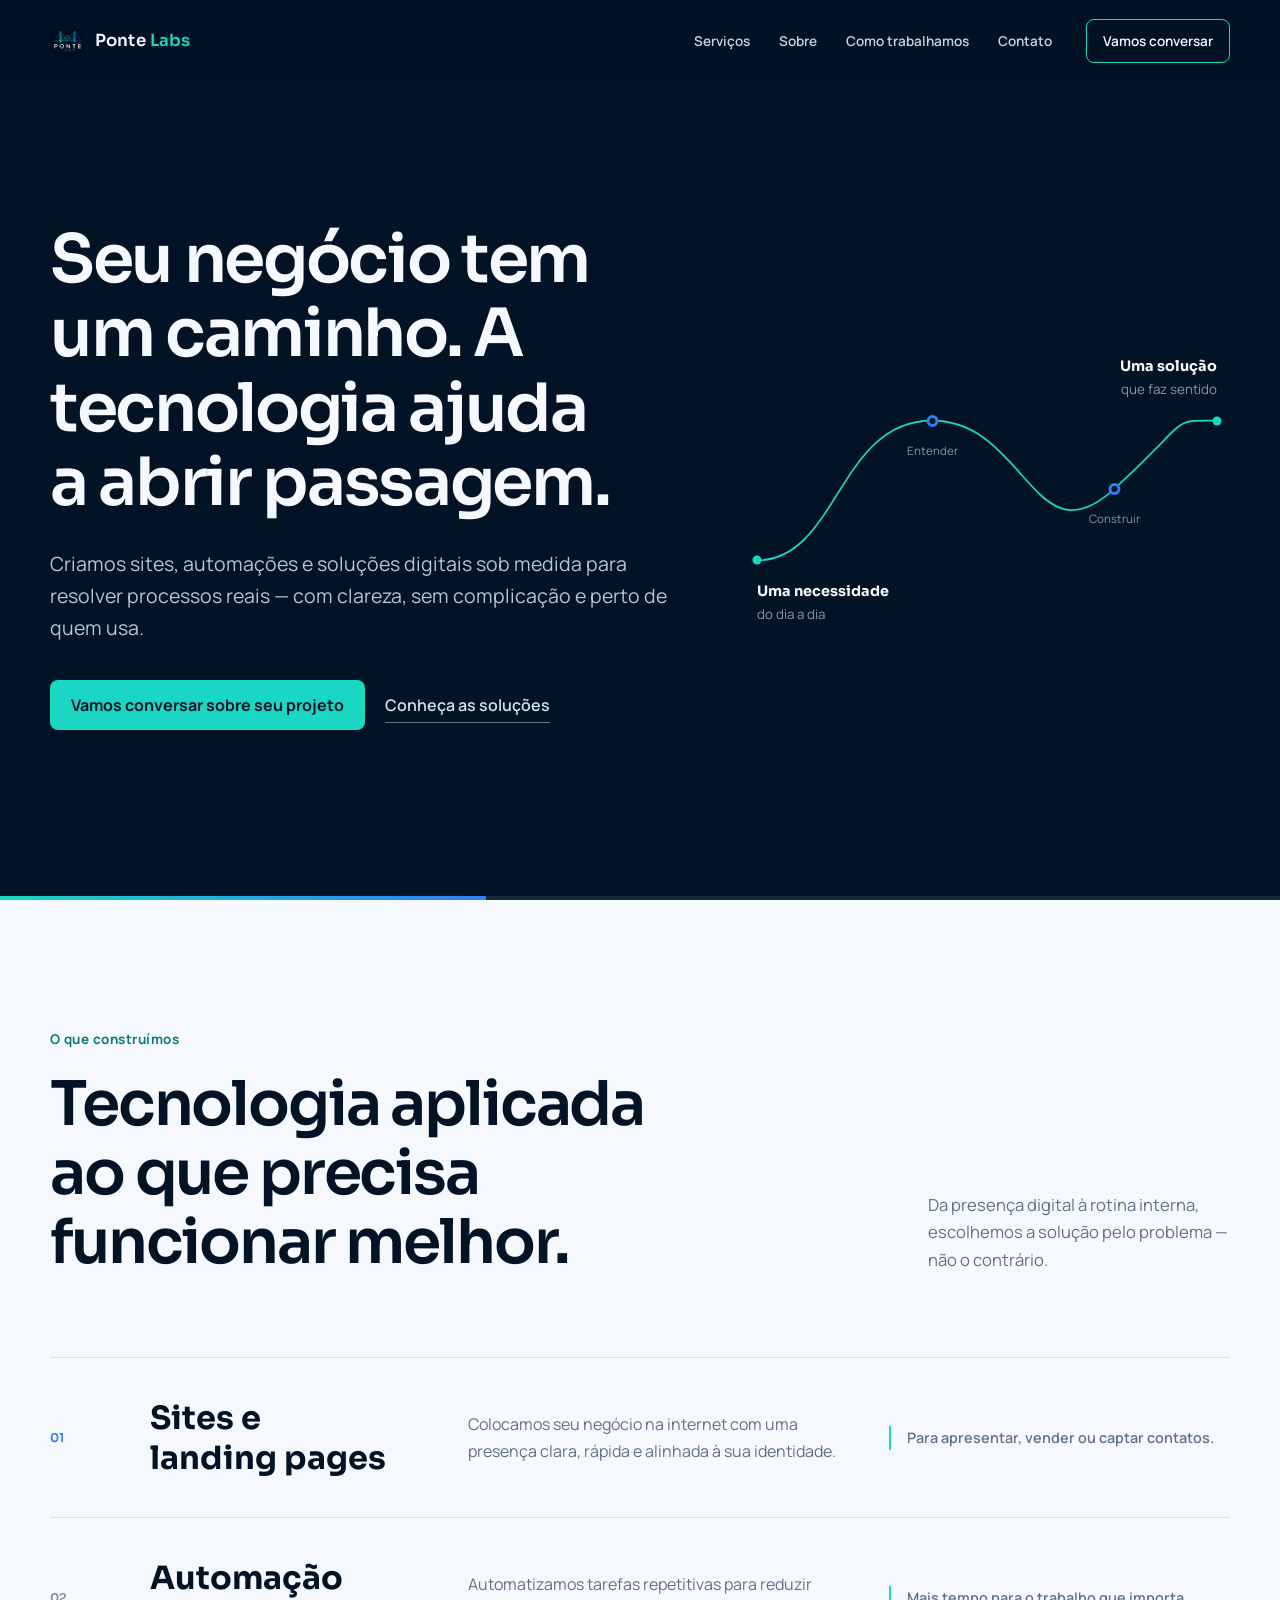
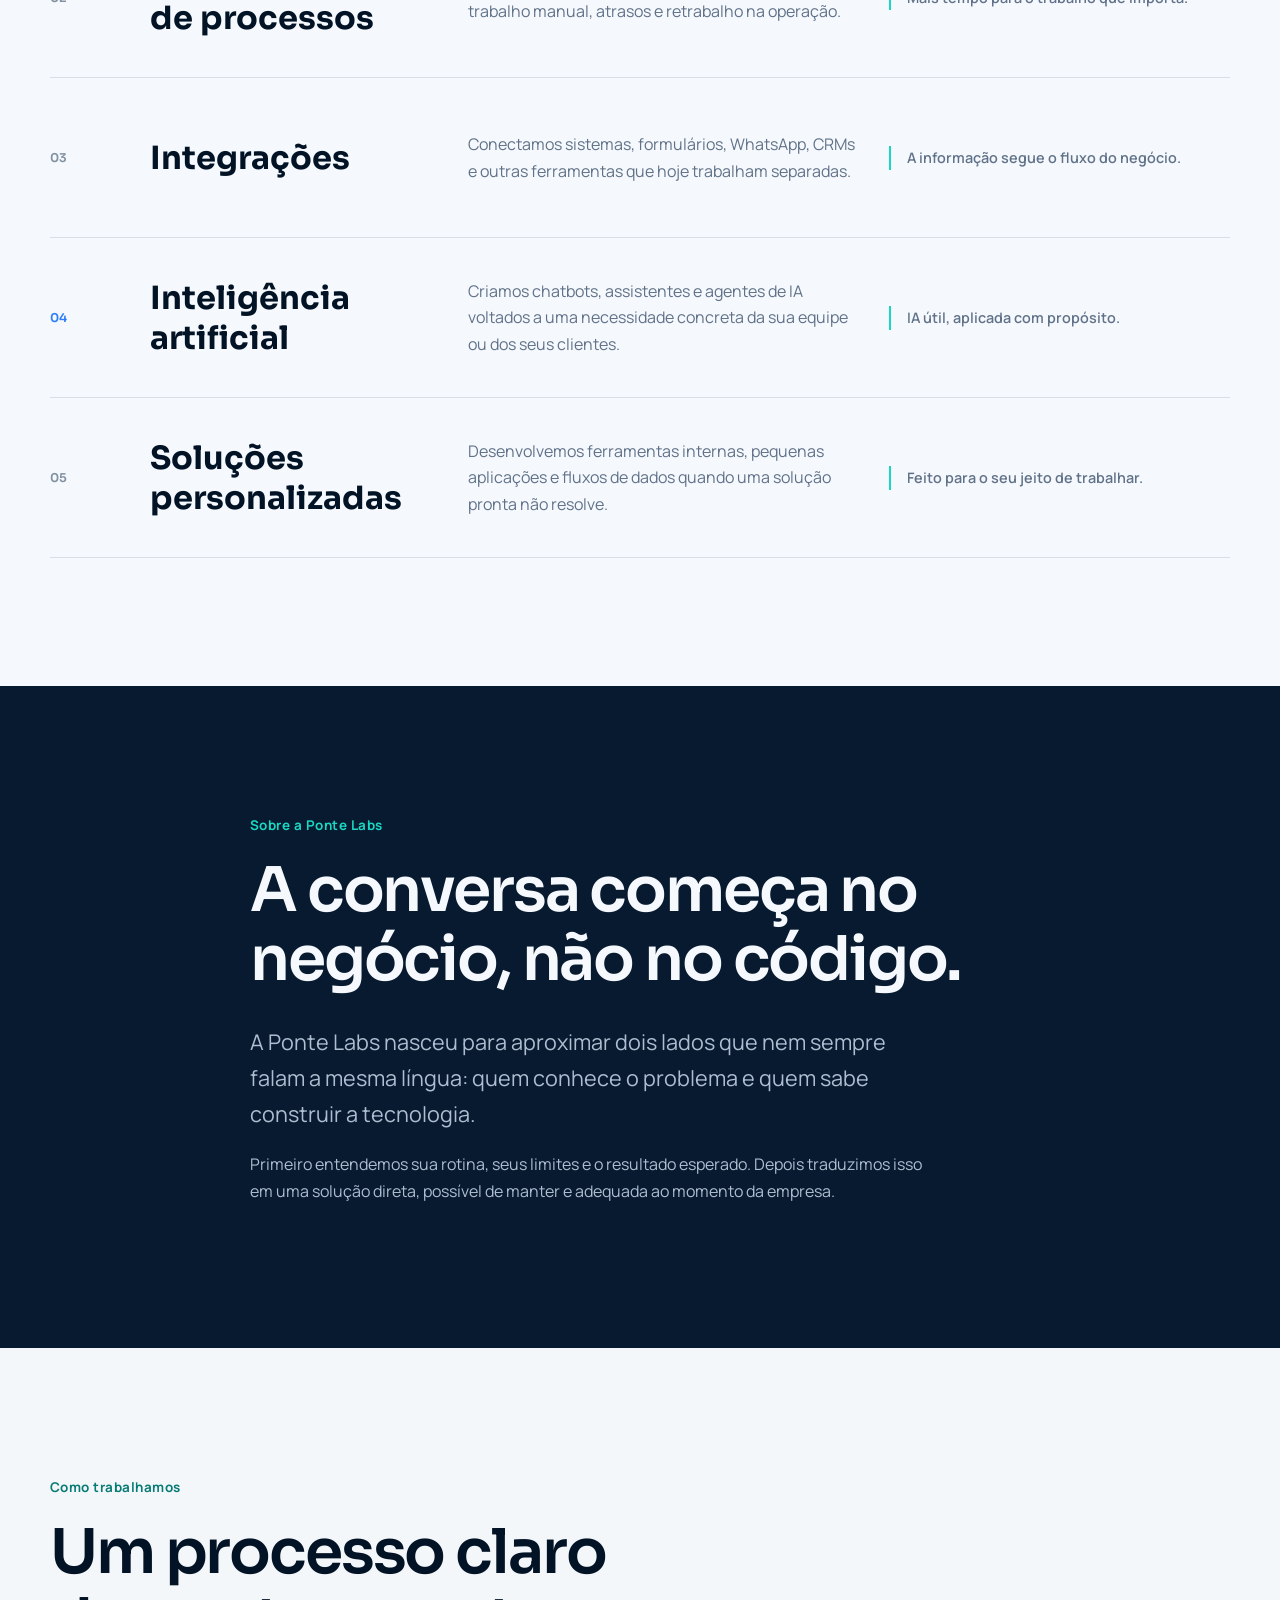
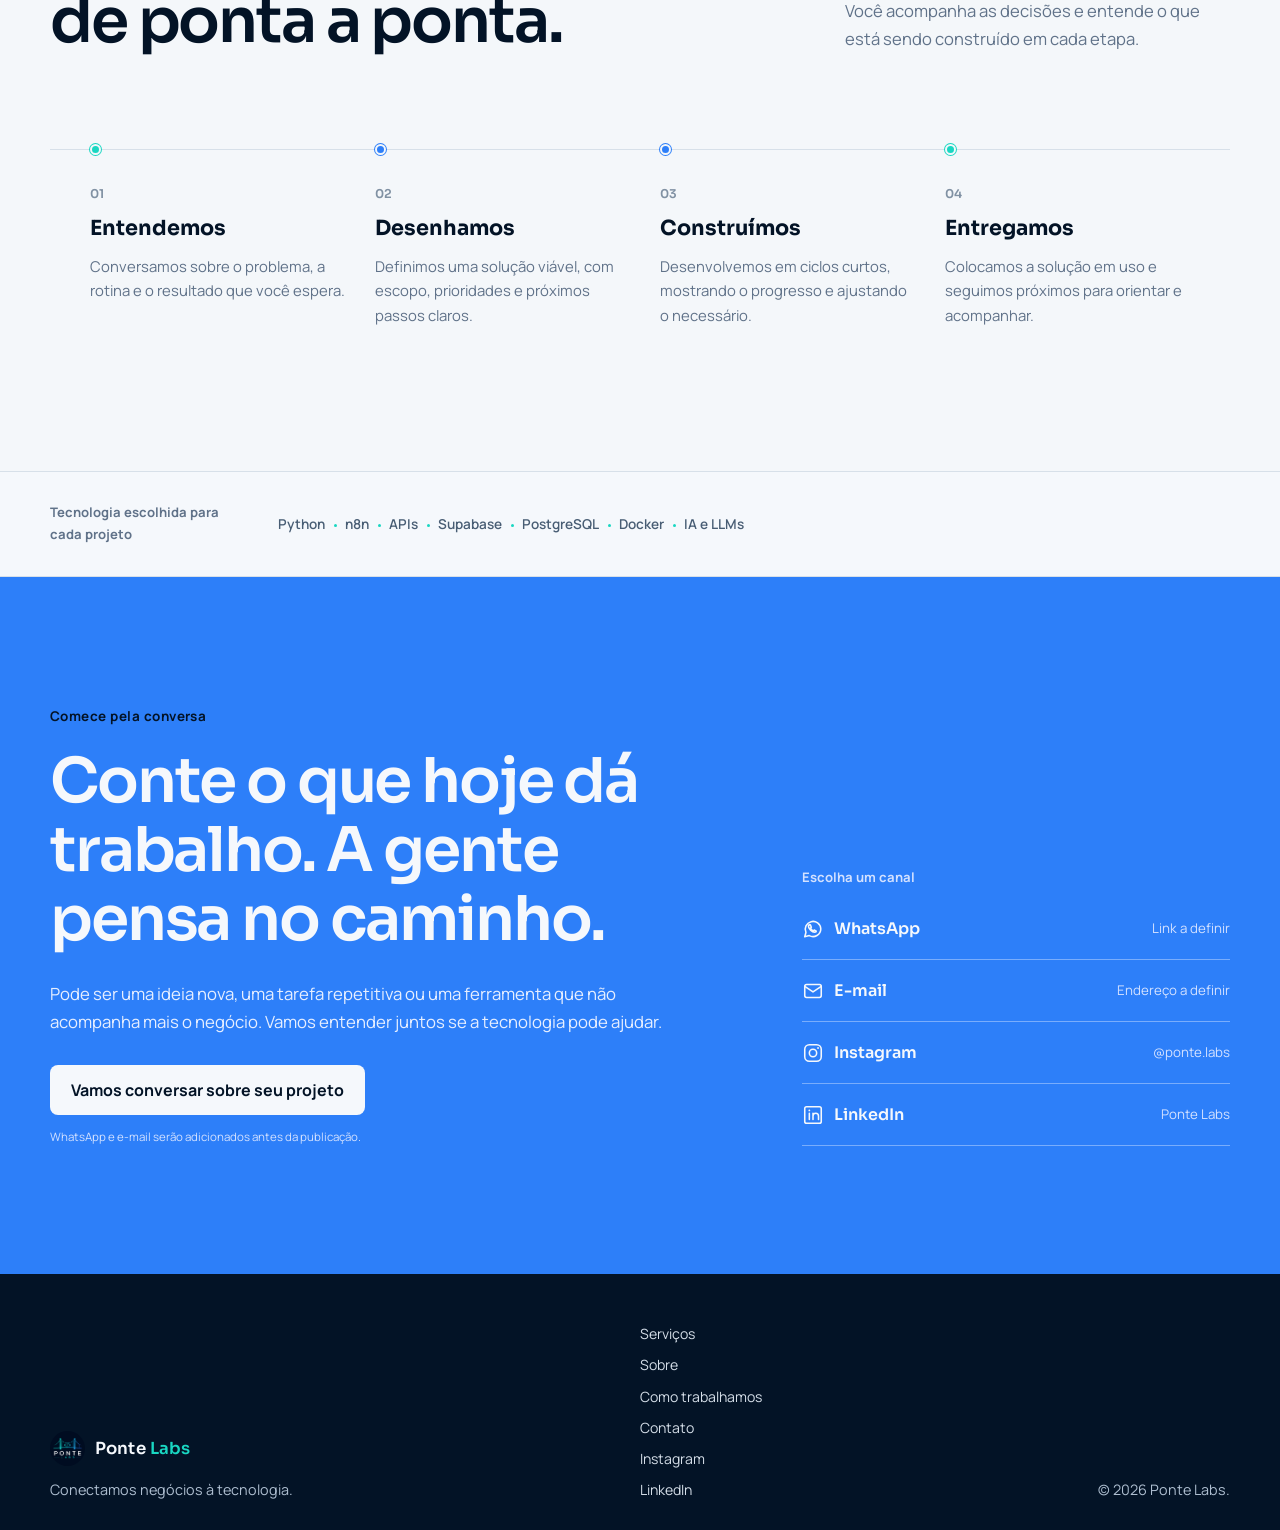
==== commit f9ca29f1: "Atualiza interface e canais sociais" ====
--- a/index.html
+++ b/index.html
@@ -64,7 +64,6 @@
       <section class="hero" id="inicio" aria-labelledby="hero-title">
         <div class="hero-grid container">
           <div class="hero-copy">
-            <p class="tagline">Conectamos negócios à tecnologia.</p>
             <h1 id="hero-title">Seu negócio tem um caminho. A tecnologia ajuda a abrir passagem.</h1>
             <p class="hero-intro">
               Criamos sites, automações e soluções digitais sob medida para resolver processos reais — com clareza, sem complicação e perto de quem usa.
@@ -84,8 +83,6 @@
             <svg viewBox="0 0 620 280" aria-hidden="true" preserveAspectRatio="none">
               <path class="map-path map-path-muted" d="M16 221 C120 221 120 58 240 58 S370 223 472 138 S541 58 604 58" />
               <path class="map-path map-path-active" pathLength="1" d="M16 221 C120 221 120 58 240 58 S370 223 472 138 S541 58 604 58" />
-              <circle cx="240" cy="58" r="6" />
-              <circle cx="472" cy="138" r="6" />
             </svg>
             <div class="map-station station-one">Entender</div>
             <div class="map-station station-two">Construir</div>
@@ -156,12 +153,6 @@
 
       <section class="section about" id="sobre" aria-labelledby="about-title">
         <div class="container about-grid">
-          <div class="about-mark" aria-hidden="true">
-            <span class="about-line"></span>
-            <span class="about-node node-a"></span>
-            <span class="about-node node-b"></span>
-            <span class="about-node node-c"></span>
-          </div>
           <div class="about-copy">
             <p class="section-index">Sobre a Ponte Labs</p>
             <h2 id="about-title">A conversa começa no negócio, não no código.</h2>
@@ -240,16 +231,28 @@
           <address class="contact-links" id="canais-contato">
             <p>Escolha um canal</p>
             <div class="contact-placeholder">
-              <span>WhatsApp</span><small>Link a definir</small>
+              <span class="contact-channel">
+                <svg class="contact-icon" viewBox="0 0 24 24" aria-hidden="true" focusable="false"><path d="M20.5 11.7a8.5 8.5 0 0 1-12.6 7.5L3 20.5l1.3-4.7A8.5 8.5 0 1 1 20.5 11.7Z"/><path d="M8.2 7.5c-.6 0-1.2.8-1.2 1.6 0 2.7 3.9 6.5 6.8 6.5.9 0 1.8-.7 1.8-1.3l-2.3-1.2-.9 1c-1.4-.6-2.5-1.7-3.1-3.1l.9-.9-1.1-2.6Z"/></svg>
+                WhatsApp
+              </span><small>Link a definir</small>
             </div>
             <div class="contact-placeholder">
-              <span>E-mail</span><small>Endereço a definir</small>
+              <span class="contact-channel">
+                <svg class="contact-icon" viewBox="0 0 24 24" aria-hidden="true" focusable="false"><rect x="3" y="5" width="18" height="14" rx="2"/><path d="m3 7 9 6 9-6"/></svg>
+                E-mail
+              </span><small>Endereço a definir</small>
             </div>
             <a class="contact-link" href="https://www.instagram.com/ponte.labs/" target="_blank" rel="noopener noreferrer">
-              <span>Instagram</span><small>@ponte.labs</small>
+              <span class="contact-channel">
+                <svg class="contact-icon" viewBox="0 0 24 24" aria-hidden="true" focusable="false"><rect x="3" y="3" width="18" height="18" rx="5"/><circle cx="12" cy="12" r="4"/><circle cx="17.5" cy="6.5" r="1" fill="currentColor" stroke="none"/></svg>
+                Instagram
+              </span><small>@ponte.labs</small>
             </a>
             <a class="contact-link" href="https://www.linkedin.com/company/ponte-labs/" target="_blank" rel="noopener noreferrer">
-              <span>LinkedIn</span><small>Ponte Labs</small>
+              <span class="contact-channel">
+                <svg class="contact-icon" viewBox="0 0 24 24" aria-hidden="true" focusable="false"><rect x="3" y="3" width="18" height="18" rx="2"/><path d="M8 10v7m4 0v-7m0 3a3 3 0 0 1 6 0v4"/><circle cx="8" cy="7" r="1" fill="currentColor" stroke="none"/></svg>
+                LinkedIn
+              </span><small>Ponte Labs</small>
             </a>
           </address>
         </div>
--- a/styles.css
+++ b/styles.css
@@ -320,18 +320,20 @@
 }
 
 .connection-map {
+  --map-top: 70px;
+  --map-height: 210px;
   position: relative;
   width: 100%;
   min-width: 0;
-  min-height: 270px;
+  height: 320px;
   margin-top: 68px;
 }
 
 .connection-map svg {
   position: absolute;
-  inset: 16px 0 0;
+  inset: var(--map-top) 0 auto;
   width: 100%;
-  height: 210px;
+  height: var(--map-height);
   overflow: visible;
 }
 
@@ -346,32 +348,24 @@
 
 .map-path-active {
   stroke: var(--cyan);
-  stroke-dasharray: 0.72 1;
   stroke-linecap: round;
-}
-
-.connection-map circle {
-  fill: var(--navy-950);
-  stroke: var(--blue);
-  stroke-width: 3;
 }
 
 .map-label {
   position: absolute;
   z-index: 2;
   display: grid;
-  grid-template-columns: auto 1fr;
-  column-gap: 10px;
+  grid-template-columns: 1fr;
 }
 
 .map-label-start {
-  bottom: 0;
-  left: 0;
+  top: calc(var(--map-top) + var(--map-height) * 221 / 280 + 20px);
+  left: calc(100% * 16 / 620);
 }
 
 .map-label-end {
-  top: 0;
-  right: 0;
+  bottom: calc(100% - var(--map-top) - var(--map-height) * 58 / 280 + 20px);
+  right: calc(100% * 16 / 620);
   text-align: right;
 }
 
@@ -381,32 +375,59 @@
 }
 
 .map-label small {
-  grid-column: 2;
-  color: var(--muted);
+  grid-column: 1;
+  color: #8498ad;
 }
 
 .map-dot {
+  position: absolute;
   width: 9px;
   height: 9px;
-  margin-top: 7px;
   border-radius: 50%;
   background: var(--cyan);
 }
 
+.map-label-start .map-dot {
+  top: -20px;
+  left: 0;
+  transform: translate(-50%, -50%);
+}
+
+.map-label-end .map-dot {
+  bottom: -20px;
+  right: 0;
+  transform: translate(50%, 50%);
+}
+
 .map-station {
   position: absolute;
+  transform: translateX(-50%);
+  padding-top: 20px;
   color: #8498ad;
   font-size: 0.72rem;
 }
 
+.map-station::before {
+  position: absolute;
+  top: 0;
+  left: 50%;
+  width: 12px;
+  height: 12px;
+  transform: translate(-50%, -50%);
+  border: 3px solid var(--blue);
+  border-radius: 50%;
+  background: var(--navy-950);
+  content: "";
+}
+
 .station-one {
-  top: 25px;
-  left: 35%;
+  top: calc(var(--map-top) + var(--map-height) * 58 / 280);
+  left: calc(100% * 240 / 620);
 }
 
 .station-two {
-  top: 54%;
-  left: 66%;
+  top: calc(var(--map-top) + var(--map-height) * 138 / 280);
+  left: calc(100% * 472 / 620);
 }
 
 .hero-rule {
@@ -495,47 +516,8 @@
 }
 
 .about-grid {
-  display: grid;
-  gap: 62px;
-}
-
-.about-mark {
-  position: relative;
-  min-height: 220px;
-}
-
-.about-line {
-  position: absolute;
-  top: 50%;
-  right: -20px;
-  left: -20px;
-  height: 1px;
-  background: #34506d;
-  transform: rotate(-9deg);
-}
-
-.about-line::before {
-  position: absolute;
-  top: -1px;
-  left: 16%;
-  width: 49%;
-  height: 3px;
-  background: var(--cyan);
-  content: "";
-}
-
-.about-node {
-  position: absolute;
-  width: 14px;
-  height: 14px;
-  border: 3px solid var(--navy-900);
-  border-radius: 50%;
-  background: var(--blue);
-}
-
-.node-a { top: 58%; left: 14%; }
-.node-b { top: 45%; left: 52%; background: var(--cyan); }
-.node-c { top: 28%; right: 10%; }
+  max-width: 780px;
+}
 
 .about-copy .section-index {
   color: var(--cyan);
@@ -756,6 +738,23 @@
   text-align: right;
 }
 
+.contact-channel {
+  display: inline-flex;
+  align-items: center;
+  gap: 10px;
+}
+
+.contact-icon {
+  width: 22px;
+  height: 22px;
+  flex-shrink: 0;
+  fill: none;
+  stroke: currentColor;
+  stroke-width: 1.7;
+  stroke-linecap: round;
+  stroke-linejoin: round;
+}
+
 .site-footer {
   padding-block: 48px 28px;
   background: var(--navy-950);
@@ -905,14 +904,10 @@
   }
 
   .connection-map {
+    --map-height: 240px;
     align-self: center;
-    min-height: 390px;
-    margin-top: 50px;
-  }
-
-  .connection-map svg {
-    top: 46px;
-    height: 280px;
+    height: 350px;
+    margin-top: 0;
   }
 
   .section {
@@ -959,16 +954,6 @@
 
   .service-featured .service-number {
     color: var(--blue);
-  }
-
-  .about-grid {
-    grid-template-columns: minmax(300px, 0.72fr) minmax(500px, 1.28fr);
-    gap: 100px;
-    align-items: center;
-  }
-
-  .about-mark {
-    min-height: 420px;
   }
 
   .process-intro {
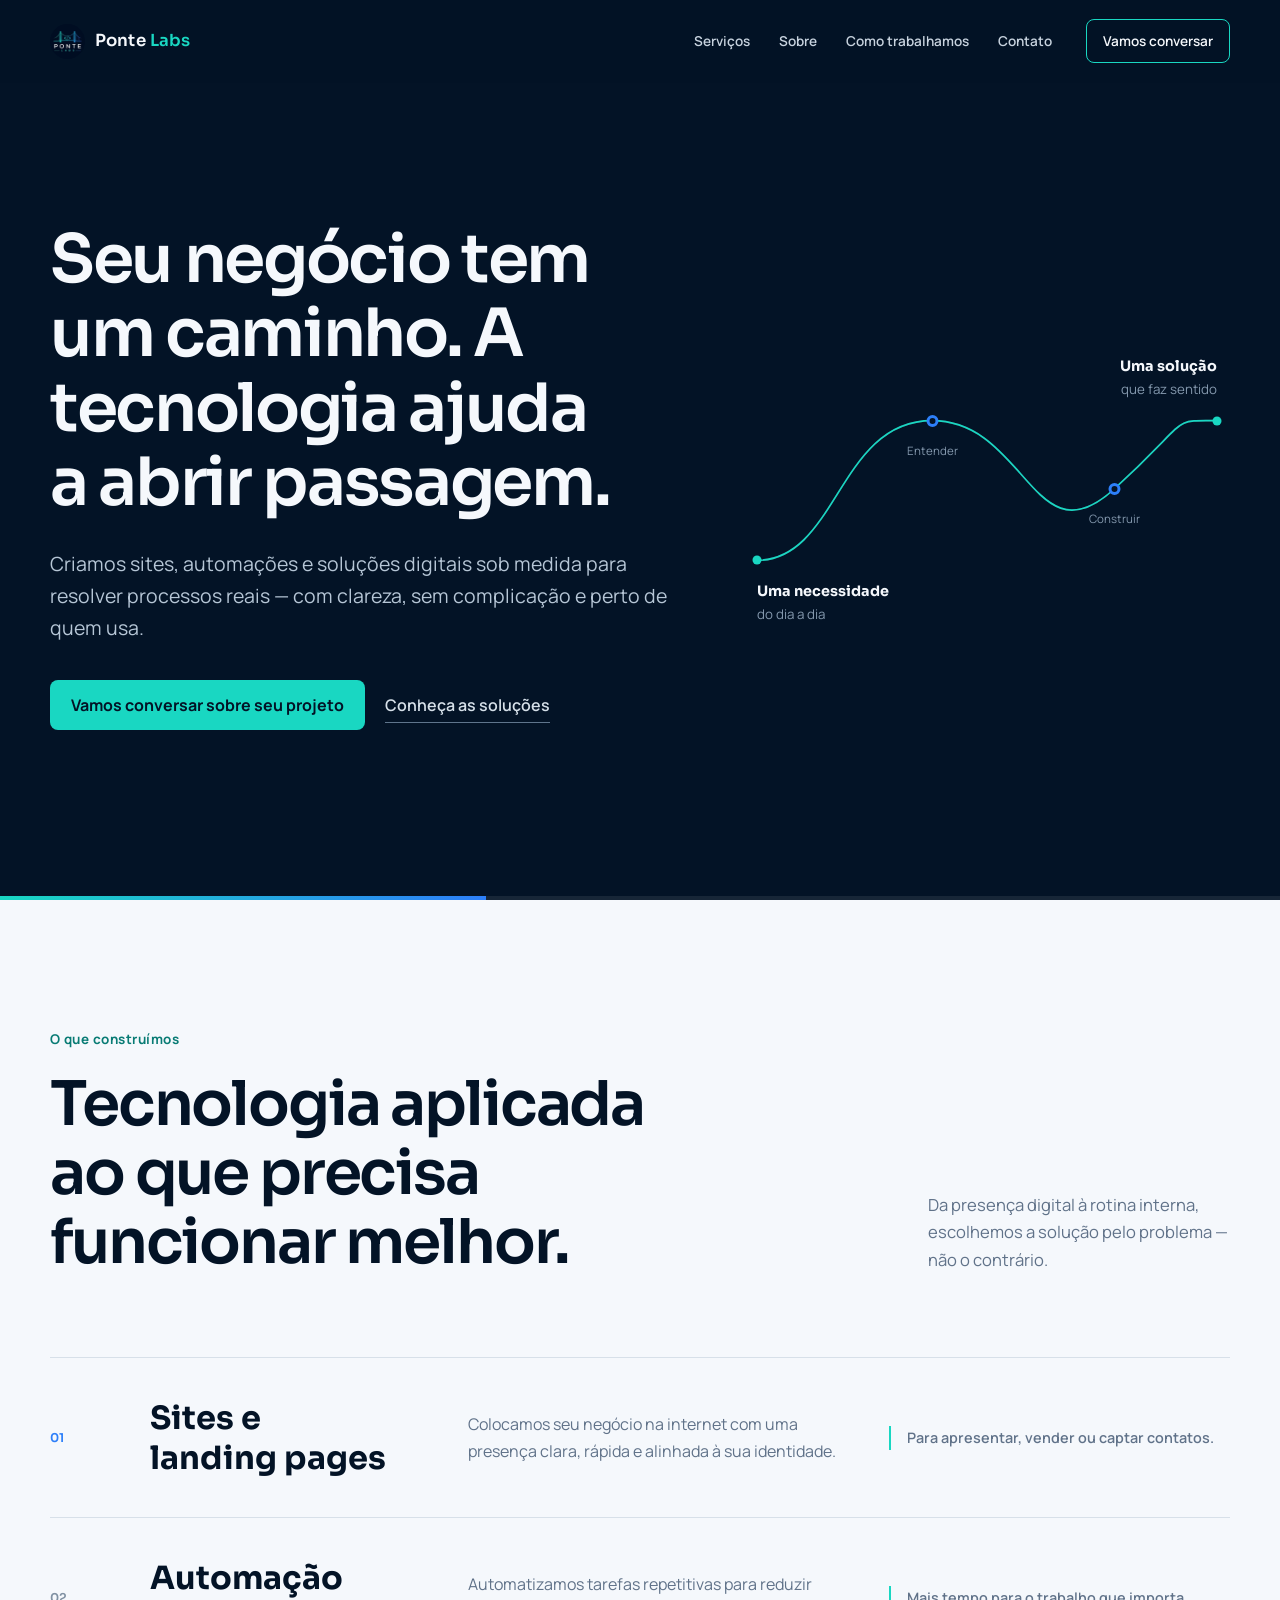
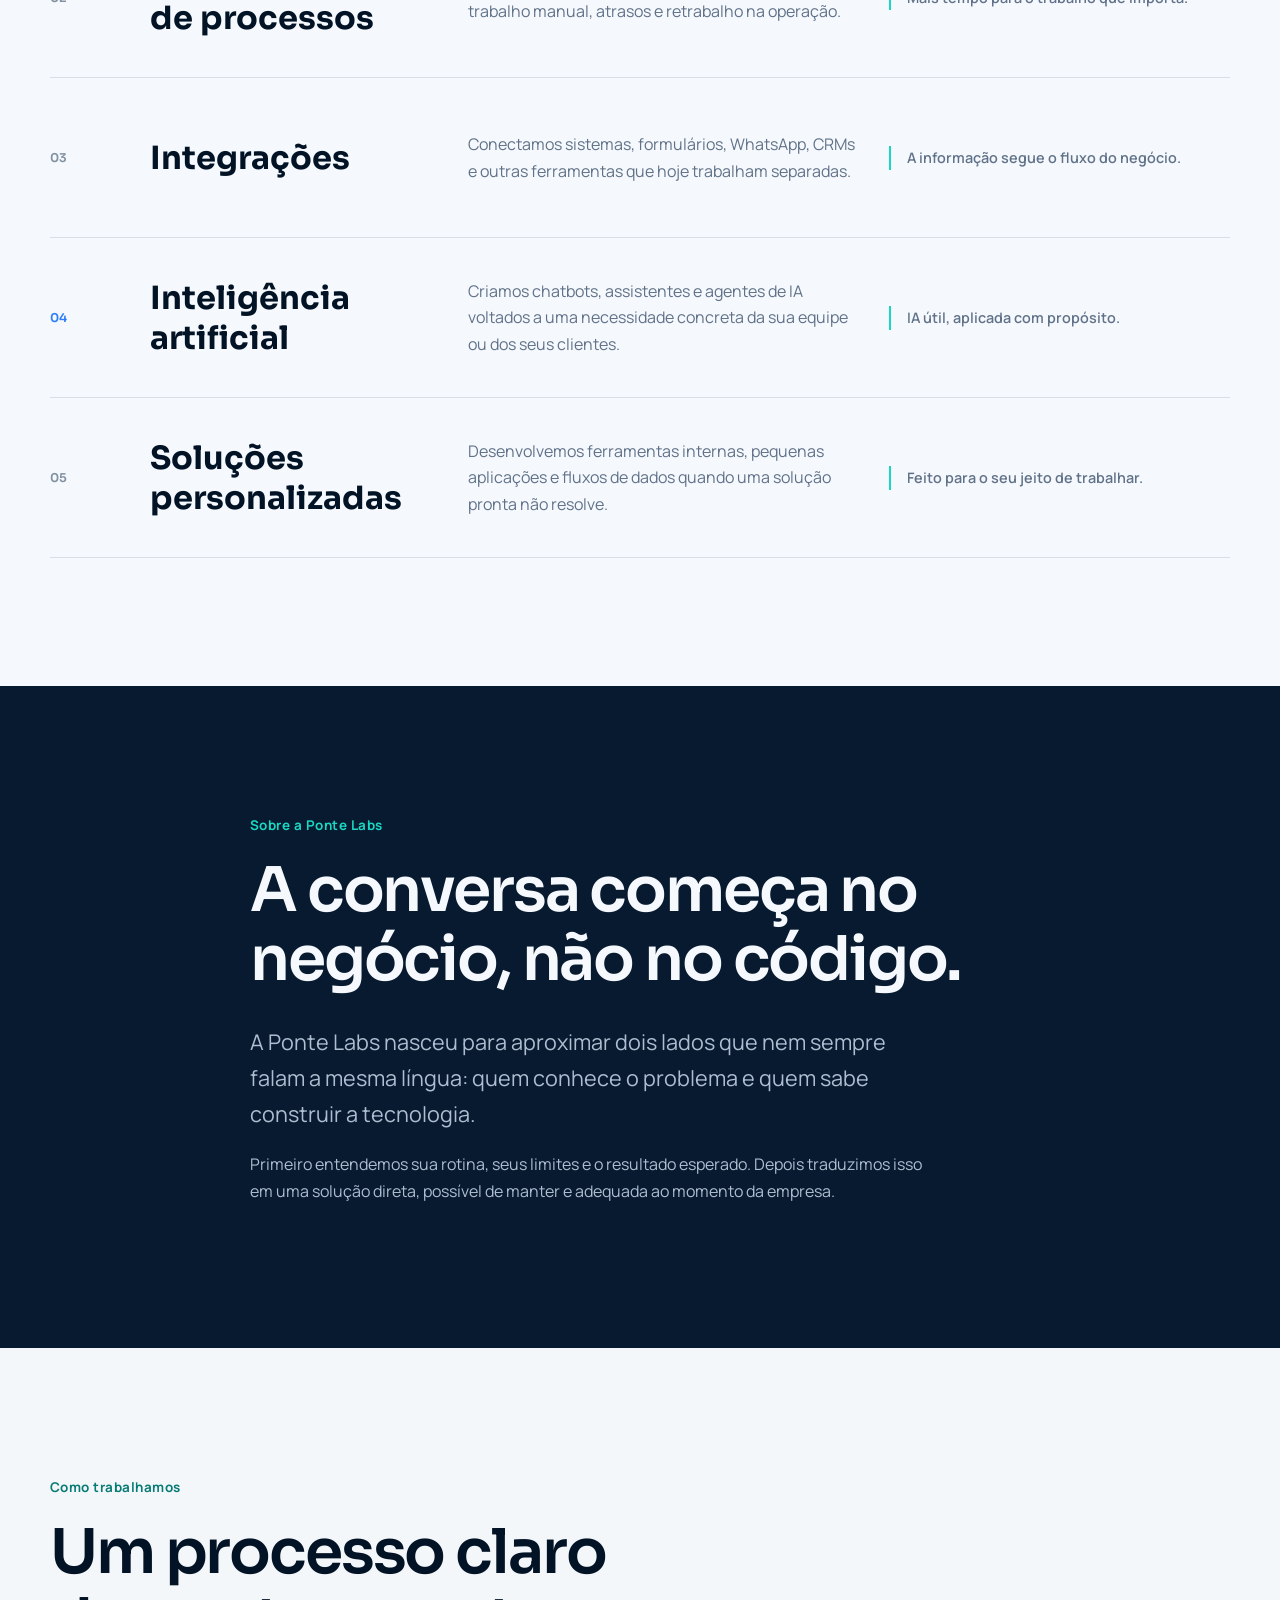
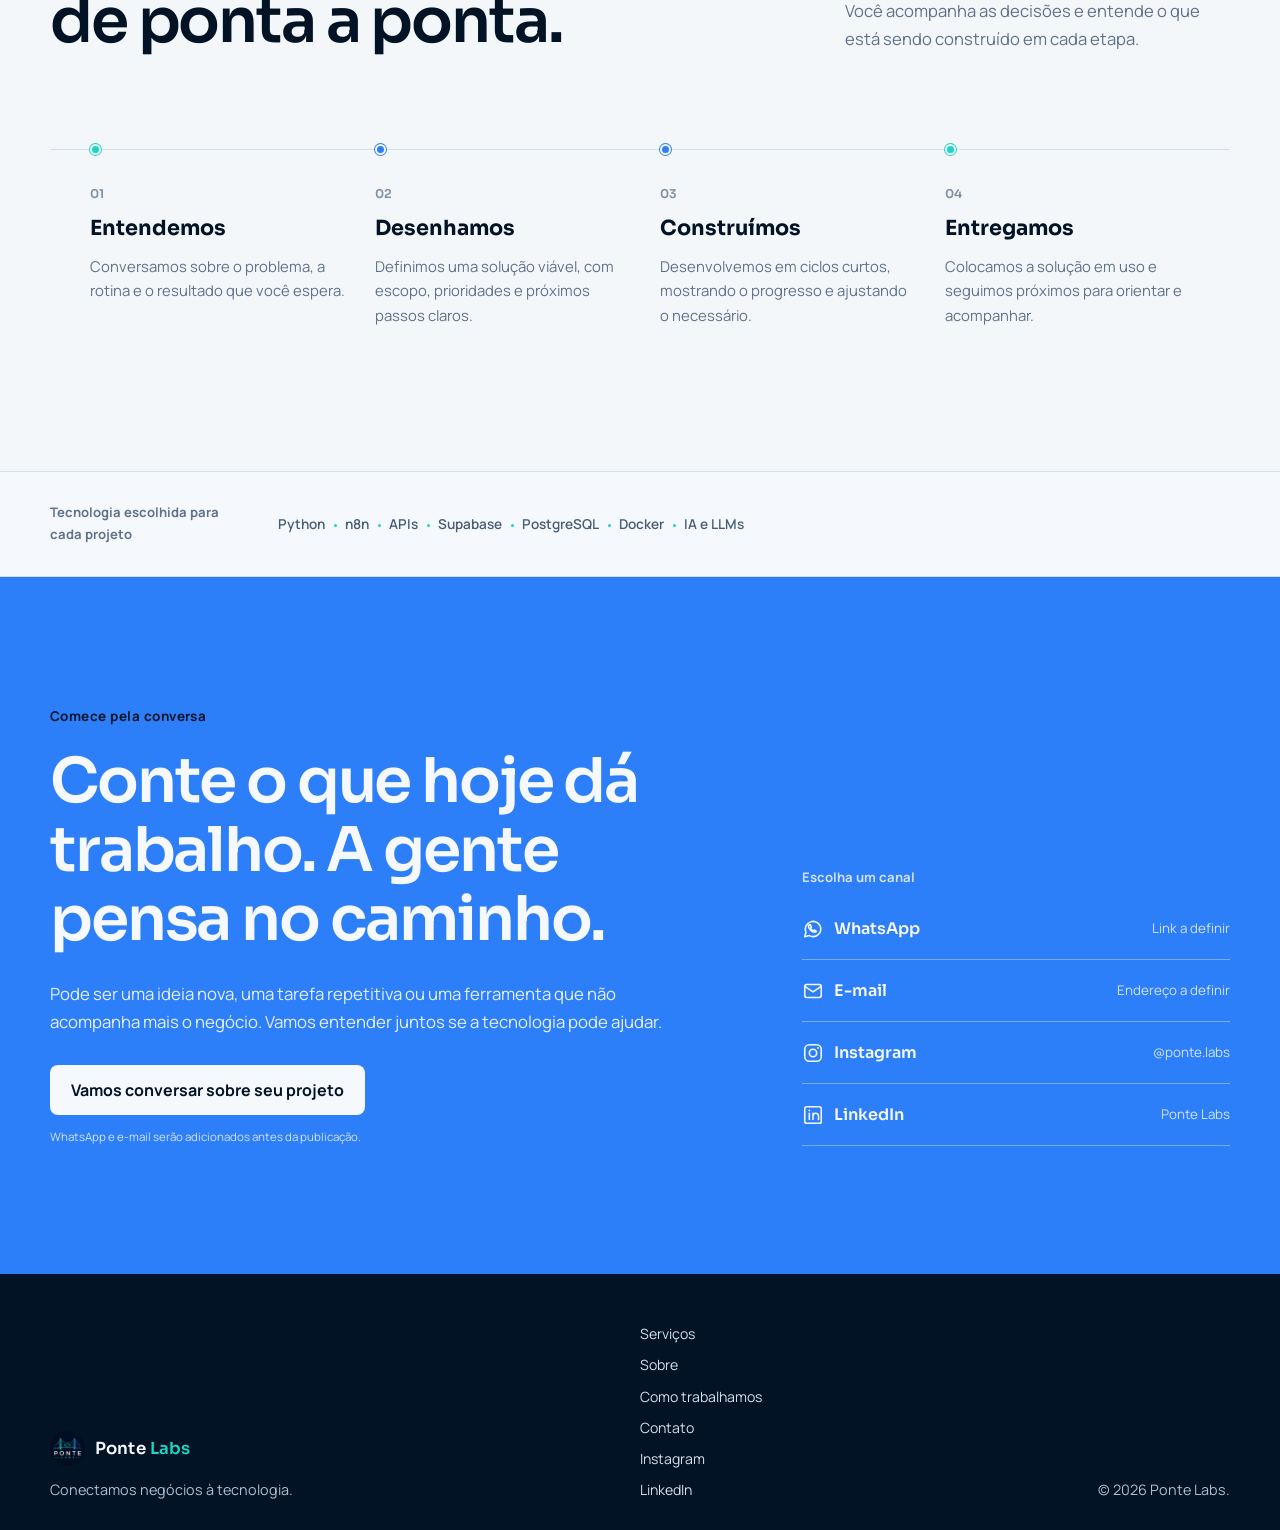
==== commit 435e1ae7: "Aprimora SEO tecnico e assets do site" ====
--- a/index.html
+++ b/index.html
@@ -3,23 +3,38 @@
   <head>
     <meta charset="UTF-8" />
     <meta name="viewport" content="width=device-width, initial-scale=1" />
-    <title>Ponte Labs | Soluções digitais sob medida</title>
+    <title>Ponte Labs | Sites, automações, integrações e IA</title>
     <meta
       name="description"
       content="A Ponte Labs cria sites, automações, integrações e soluções com IA para conectar as necessidades do seu negócio à tecnologia."
     />
+    <meta name="robots" content="index, follow, max-image-preview:large" />
     <meta name="theme-color" content="#031326" />
     <meta property="og:type" content="website" />
     <meta property="og:locale" content="pt_BR" />
-    <meta property="og:title" content="Ponte Labs | Soluções digitais sob medida" />
+    <meta property="og:site_name" content="Ponte Labs" />
+    <meta property="og:title" content="Ponte Labs | Sites, automações, integrações e IA" />
     <meta
       property="og:description"
       content="Conectamos negócios à tecnologia com sites, automações, integrações e soluções sob medida."
     />
-    <meta property="og:url" content="https://pontelabs.com.br/" />
-    <meta property="og:image" content="https://pontelabs.com.br/logo_ponte_labs.png" />
-    <link rel="canonical" href="https://pontelabs.com.br/" />
-    <link rel="icon" type="image/png" href="logo_ponte_labs.png" />
+    <meta property="og:url" content="https://www.pontelabs.com.br/" />
+    <meta property="og:image" content="https://www.pontelabs.com.br/assets/og-image.png" />
+    <meta property="og:image:width" content="1200" />
+    <meta property="og:image:height" content="630" />
+    <meta property="og:image:alt" content="Ponte Labs — Conectamos negócios à tecnologia." />
+    <meta name="twitter:card" content="summary_large_image" />
+    <meta name="twitter:title" content="Ponte Labs | Sites, automações, integrações e IA" />
+    <meta
+      name="twitter:description"
+      content="Conectamos negócios à tecnologia com sites, automações, integrações e soluções sob medida."
+    />
+    <meta name="twitter:image" content="https://www.pontelabs.com.br/assets/og-image.png" />
+    <meta name="twitter:image:alt" content="Ponte Labs — Conectamos negócios à tecnologia." />
+    <link rel="canonical" href="https://www.pontelabs.com.br/" />
+    <link rel="icon" type="image/png" sizes="32x32" href="assets/favicon-32.png" />
+    <link rel="apple-touch-icon" sizes="180x180" href="assets/apple-touch-icon.png" />
+    <link rel="manifest" href="site.webmanifest" />
     <link rel="preconnect" href="https://fonts.googleapis.com" />
     <link rel="preconnect" href="https://fonts.gstatic.com" crossorigin />
     <link
@@ -27,6 +42,40 @@
       rel="stylesheet"
     />
     <link rel="stylesheet" href="styles.css" />
+    <script type="application/ld+json">
+      {
+        "@context": "https://schema.org",
+        "@graph": [
+          {
+            "@type": "Organization",
+            "@id": "https://www.pontelabs.com.br/#organization",
+            "name": "Ponte Labs",
+            "url": "https://www.pontelabs.com.br/",
+            "logo": {
+              "@type": "ImageObject",
+              "url": "https://www.pontelabs.com.br/logo_ponte_labs.png",
+              "width": 1254,
+              "height": 1254
+            },
+            "description": "Empresa de tecnologia que cria sites, automações, integrações e soluções com inteligência artificial para negócios.",
+            "sameAs": [
+              "https://www.instagram.com/ponte.labs/",
+              "https://www.linkedin.com/company/ponte-labs/"
+            ]
+          },
+          {
+            "@type": "WebSite",
+            "@id": "https://www.pontelabs.com.br/#website",
+            "url": "https://www.pontelabs.com.br/",
+            "name": "Ponte Labs",
+            "inLanguage": "pt-BR",
+            "publisher": {
+              "@id": "https://www.pontelabs.com.br/#organization"
+            }
+          }
+        ]
+      }
+    </script>
     <script src="script.js" defer></script>
   </head>
   <body>
@@ -35,7 +84,7 @@
     <header class="site-header" data-header>
       <div class="container nav-wrap">
         <a class="brand" href="#inicio" aria-label="Ponte Labs — página inicial">
-          <img src="logo_ponte_labs.png" alt="" width="1254" height="1254" />
+          <img src="assets/logo-nav.webp" alt="" width="160" height="160" fetchpriority="high" />
           <span>Ponte <b>Labs</b></span>
         </a>
 
@@ -263,7 +312,7 @@
       <div class="container footer-grid">
         <div>
           <a class="brand footer-brand" href="#inicio" aria-label="Ponte Labs — voltar ao início">
-            <img src="logo_ponte_labs.png" alt="" width="1254" height="1254" loading="lazy" />
+            <img src="assets/logo-nav.webp" alt="" width="160" height="160" loading="lazy" />
             <span>Ponte <b>Labs</b></span>
           </a>
           <p>Conectamos negócios à tecnologia.</p>
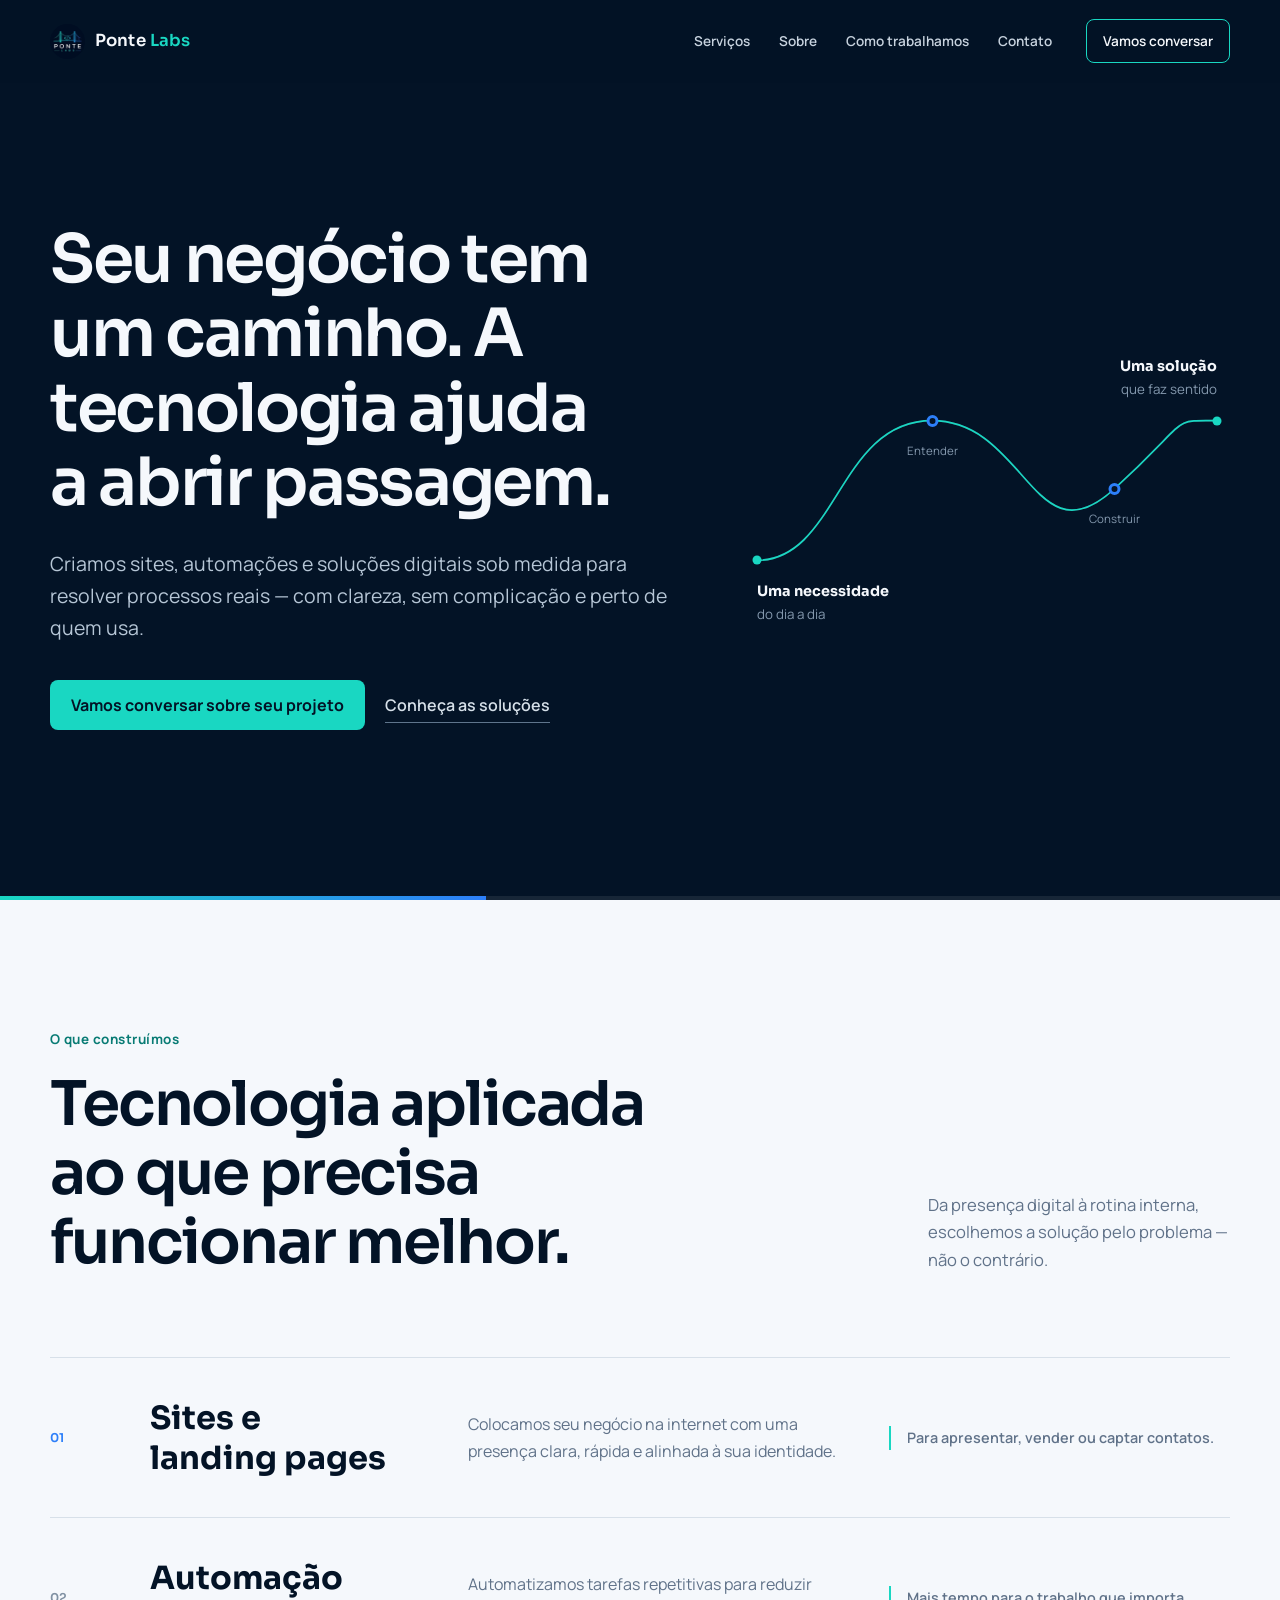
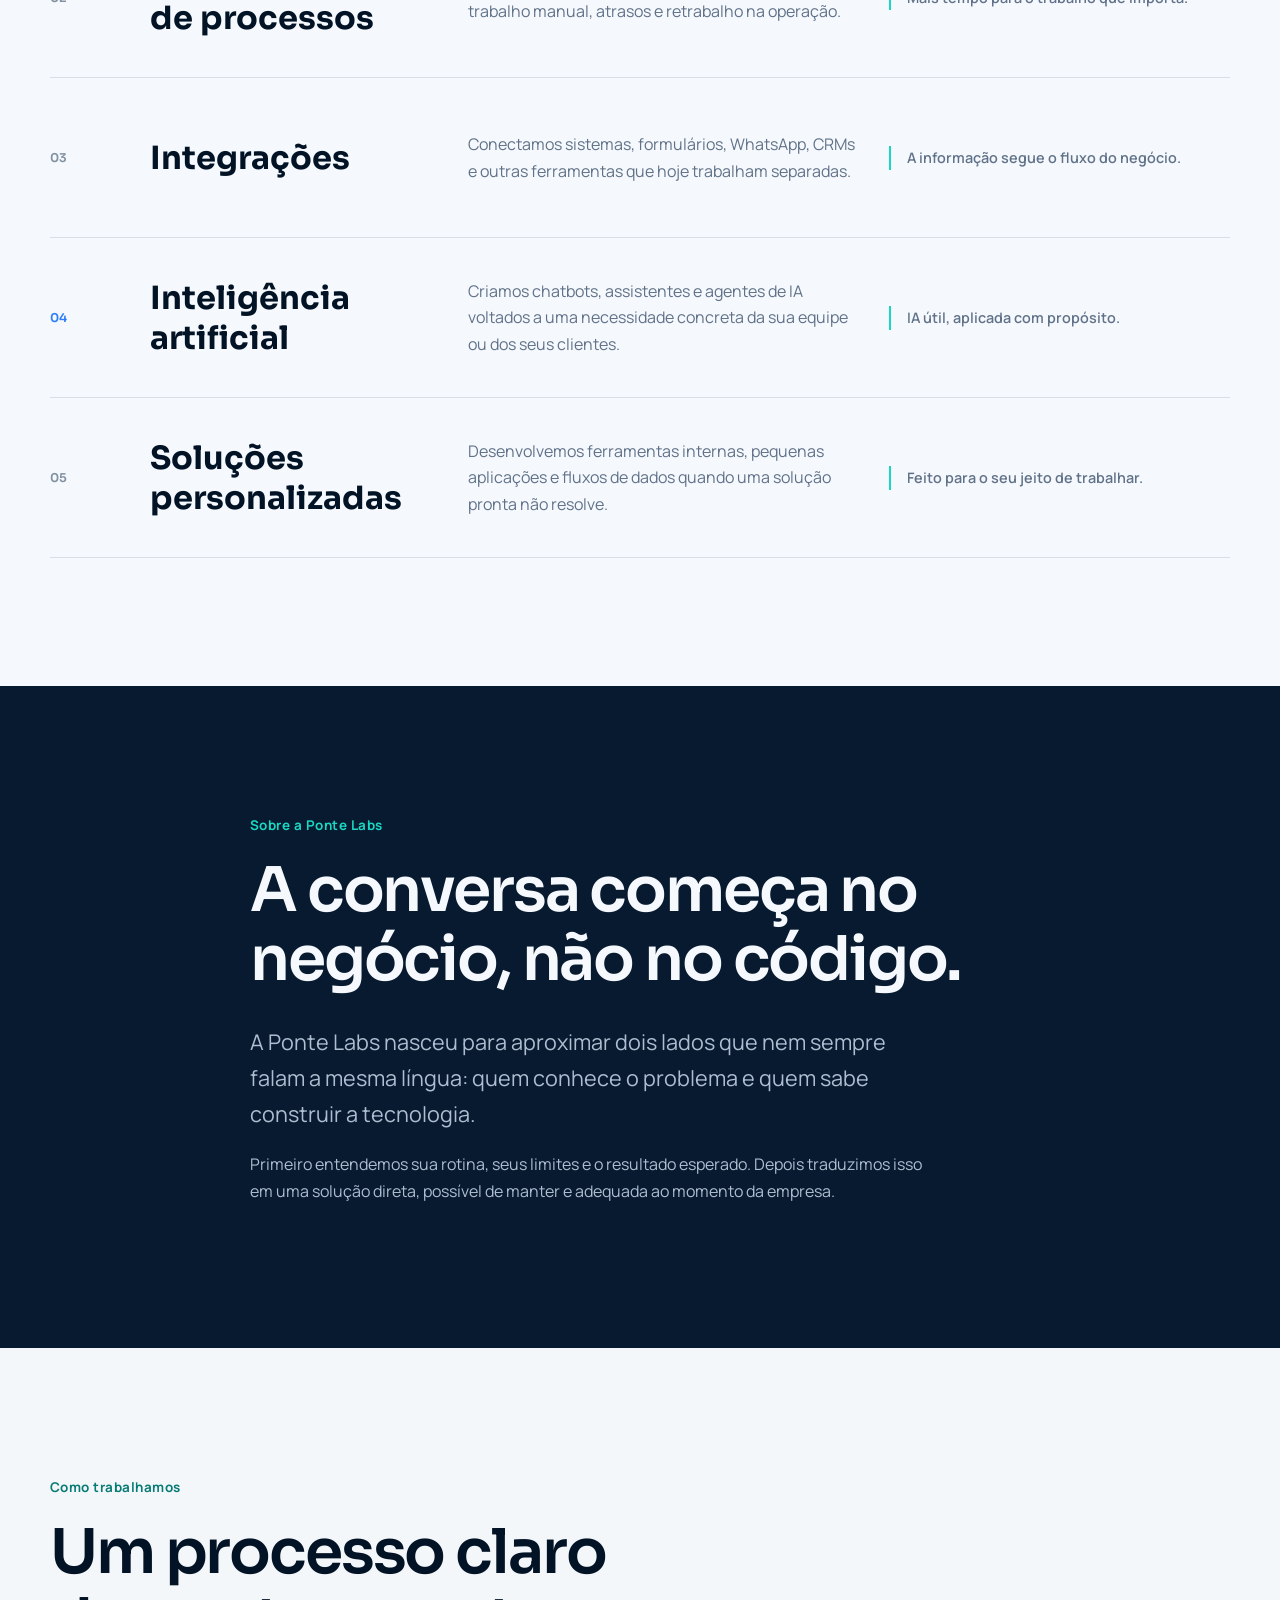
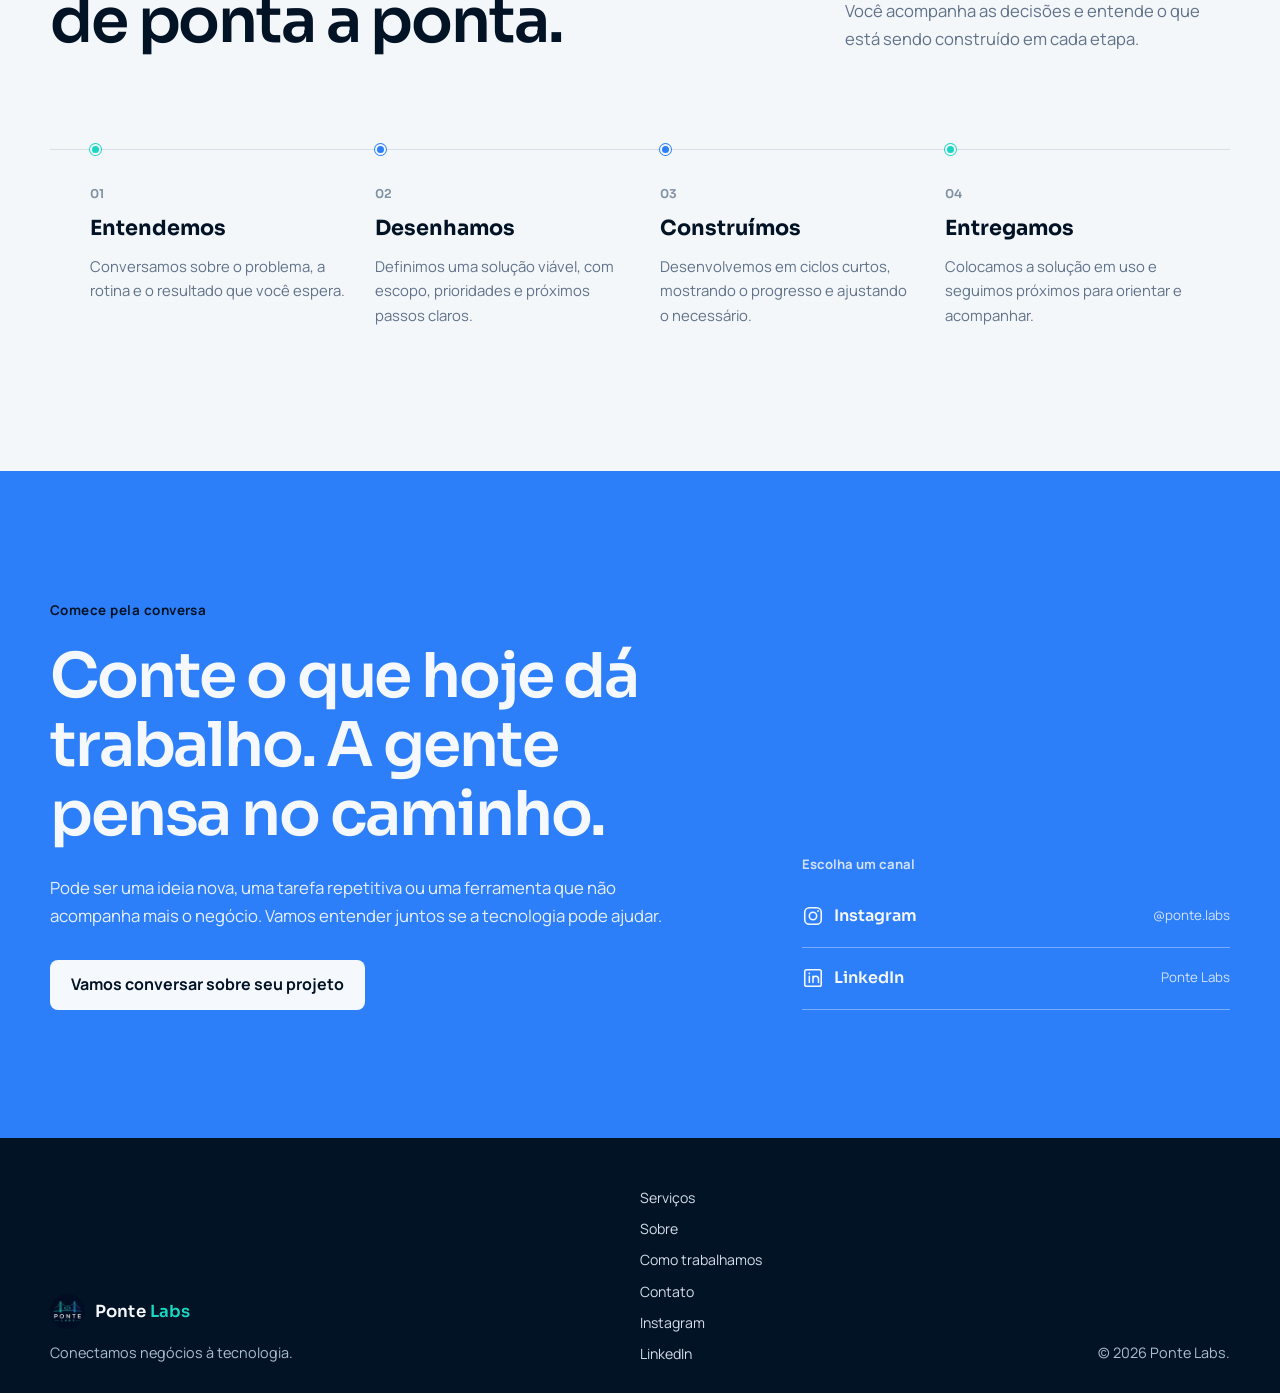
==== commit f77cffd0: "Remove tecnologias e contatos pendentes" ====
--- a/index.html
+++ b/index.html
@@ -76,6 +76,16 @@
         ]
       }
     </script>
+    <!-- Google tag (gtag.js) -->
+    <script async src="https://www.googletagmanager.com/gtag/js?id=G-STPX64CN4C"></script>
+    <script>
+      window.dataLayer = window.dataLayer || [];
+      window.gtag = function () {
+        window.dataLayer.push(arguments);
+      };
+      window.gtag("js", new Date());
+      window.gtag("config", "G-STPX64CN4C");
+    </script>
     <script src="script.js" defer></script>
   </head>
   <body>
@@ -104,7 +114,7 @@
           <a href="#sobre">Sobre</a>
           <a href="#processo">Como trabalhamos</a>
           <a href="#contato">Contato</a>
-          <a class="nav-cta" href="#contato">Vamos conversar</a>
+          <a class="nav-cta" href="#contato" data-analytics-event="cta_click" data-analytics-location="navbar">Vamos conversar</a>
         </nav>
       </div>
     </header>
@@ -118,7 +128,7 @@
               Criamos sites, automações e soluções digitais sob medida para resolver processos reais — com clareza, sem complicação e perto de quem usa.
             </p>
             <div class="hero-actions">
-              <a class="button button-primary" href="#contato">Vamos conversar sobre seu projeto</a>
+              <a class="button button-primary" href="#contato" data-analytics-event="cta_click" data-analytics-location="hero">Vamos conversar sobre seu projeto</a>
               <a class="text-link" href="#servicos">Conheça as soluções</a>
             </div>
           </div>
@@ -250,21 +260,6 @@
         </ol>
       </section>
 
-      <section class="tools" aria-label="Tecnologias que utilizamos">
-        <div class="container tools-row">
-          <p>Tecnologia escolhida para cada projeto</p>
-          <ul>
-            <li>Python</li>
-            <li>n8n</li>
-            <li>APIs</li>
-            <li>Supabase</li>
-            <li>PostgreSQL</li>
-            <li>Docker</li>
-            <li>IA e LLMs</li>
-          </ul>
-        </div>
-      </section>
-
       <section class="contact" id="contato" aria-labelledby="contact-title">
         <div class="container contact-grid">
           <div class="contact-copy">
@@ -273,31 +268,18 @@
             <p>
               Pode ser uma ideia nova, uma tarefa repetitiva ou uma ferramenta que não acompanha mais o negócio. Vamos entender juntos se a tecnologia pode ajudar.
             </p>
-            <a class="button button-light" href="#canais-contato">Vamos conversar sobre seu projeto</a>
-            <small class="placeholder-note">WhatsApp e e-mail serão adicionados antes da publicação.</small>
+            <a class="button button-light" href="#canais-contato" data-analytics-event="cta_click" data-analytics-location="contato">Vamos conversar sobre seu projeto</a>
           </div>
 
           <address class="contact-links" id="canais-contato">
             <p>Escolha um canal</p>
-            <div class="contact-placeholder">
-              <span class="contact-channel">
-                <svg class="contact-icon" viewBox="0 0 24 24" aria-hidden="true" focusable="false"><path d="M20.5 11.7a8.5 8.5 0 0 1-12.6 7.5L3 20.5l1.3-4.7A8.5 8.5 0 1 1 20.5 11.7Z"/><path d="M8.2 7.5c-.6 0-1.2.8-1.2 1.6 0 2.7 3.9 6.5 6.8 6.5.9 0 1.8-.7 1.8-1.3l-2.3-1.2-.9 1c-1.4-.6-2.5-1.7-3.1-3.1l.9-.9-1.1-2.6Z"/></svg>
-                WhatsApp
-              </span><small>Link a definir</small>
-            </div>
-            <div class="contact-placeholder">
-              <span class="contact-channel">
-                <svg class="contact-icon" viewBox="0 0 24 24" aria-hidden="true" focusable="false"><rect x="3" y="5" width="18" height="14" rx="2"/><path d="m3 7 9 6 9-6"/></svg>
-                E-mail
-              </span><small>Endereço a definir</small>
-            </div>
-            <a class="contact-link" href="https://www.instagram.com/ponte.labs/" target="_blank" rel="noopener noreferrer">
+            <a class="contact-link" href="https://www.instagram.com/ponte.labs/" target="_blank" rel="noopener noreferrer" data-analytics-event="social_click" data-analytics-location="contato" data-analytics-platform="instagram">
               <span class="contact-channel">
                 <svg class="contact-icon" viewBox="0 0 24 24" aria-hidden="true" focusable="false"><rect x="3" y="3" width="18" height="18" rx="5"/><circle cx="12" cy="12" r="4"/><circle cx="17.5" cy="6.5" r="1" fill="currentColor" stroke="none"/></svg>
                 Instagram
               </span><small>@ponte.labs</small>
             </a>
-            <a class="contact-link" href="https://www.linkedin.com/company/ponte-labs/" target="_blank" rel="noopener noreferrer">
+            <a class="contact-link" href="https://www.linkedin.com/company/ponte-labs/" target="_blank" rel="noopener noreferrer" data-analytics-event="social_click" data-analytics-location="contato" data-analytics-platform="linkedin">
               <span class="contact-channel">
                 <svg class="contact-icon" viewBox="0 0 24 24" aria-hidden="true" focusable="false"><rect x="3" y="3" width="18" height="18" rx="2"/><path d="M8 10v7m4 0v-7m0 3a3 3 0 0 1 6 0v4"/><circle cx="8" cy="7" r="1" fill="currentColor" stroke="none"/></svg>
                 LinkedIn
@@ -322,8 +304,8 @@
           <a href="#sobre">Sobre</a>
           <a href="#processo">Como trabalhamos</a>
           <a href="#contato">Contato</a>
-          <a href="https://www.instagram.com/ponte.labs/" target="_blank" rel="noopener noreferrer">Instagram</a>
-          <a href="https://www.linkedin.com/company/ponte-labs/" target="_blank" rel="noopener noreferrer">LinkedIn</a>
+          <a href="https://www.instagram.com/ponte.labs/" target="_blank" rel="noopener noreferrer" data-analytics-event="social_click" data-analytics-location="rodape" data-analytics-platform="instagram">Instagram</a>
+          <a href="https://www.linkedin.com/company/ponte-labs/" target="_blank" rel="noopener noreferrer" data-analytics-event="social_click" data-analytics-location="rodape" data-analytics-platform="linkedin">LinkedIn</a>
         </nav>
         <p class="copyright">© <span data-year></span> Ponte Labs.</p>
       </div>
--- a/styles.css
+++ b/styles.css
@@ -604,51 +604,6 @@
   font-size: 0.93rem;
 }
 
-.tools {
-  padding-block: 30px;
-  border-block: 1px solid var(--line);
-  background: var(--white);
-}
-
-.tools-row {
-  display: grid;
-  gap: 18px;
-}
-
-.tools-row > p {
-  margin: 0;
-  color: var(--muted);
-  font-size: 0.82rem;
-  font-weight: 700;
-}
-
-.tools ul {
-  display: flex;
-  flex-wrap: wrap;
-  gap: 8px 20px;
-  margin: 0;
-  padding: 0;
-  list-style: none;
-}
-
-.tools li {
-  position: relative;
-  color: #485d74;
-  font-size: 0.85rem;
-  font-weight: 600;
-}
-
-.tools li:not(:last-child)::after {
-  position: absolute;
-  top: 50%;
-  right: -12px;
-  width: 3px;
-  height: 3px;
-  border-radius: 50%;
-  background: var(--cyan);
-  content: "";
-}
-
 .contact {
   padding-block: 92px;
   background: var(--blue);
@@ -685,14 +640,6 @@
   color: var(--white);
 }
 
-.placeholder-note {
-  display: block;
-  max-width: 410px;
-  margin-top: 12px;
-  color: #d3e1ff;
-  font-size: 0.72rem;
-}
-
 .contact-links {
   margin: 0;
   font-style: normal;
@@ -705,7 +652,6 @@
   font-weight: 700;
 }
 
-.contact-placeholder,
 .contact-link {
   display: flex;
   min-height: 62px;
@@ -726,13 +672,11 @@
   border-color: var(--white);
 }
 
-.contact-placeholder span,
 .contact-link span {
   font-family: "Sora", sans-serif;
   font-weight: 600;
 }
 
-.contact-placeholder small,
 .contact-link small {
   color: #d3e1ff;
   text-align: right;
@@ -846,10 +790,6 @@
     top: -6px;
   }
 
-  .tools-row {
-    grid-template-columns: 210px 1fr;
-    align-items: center;
-  }
 }
 
 @media (min-width: 900px) {
